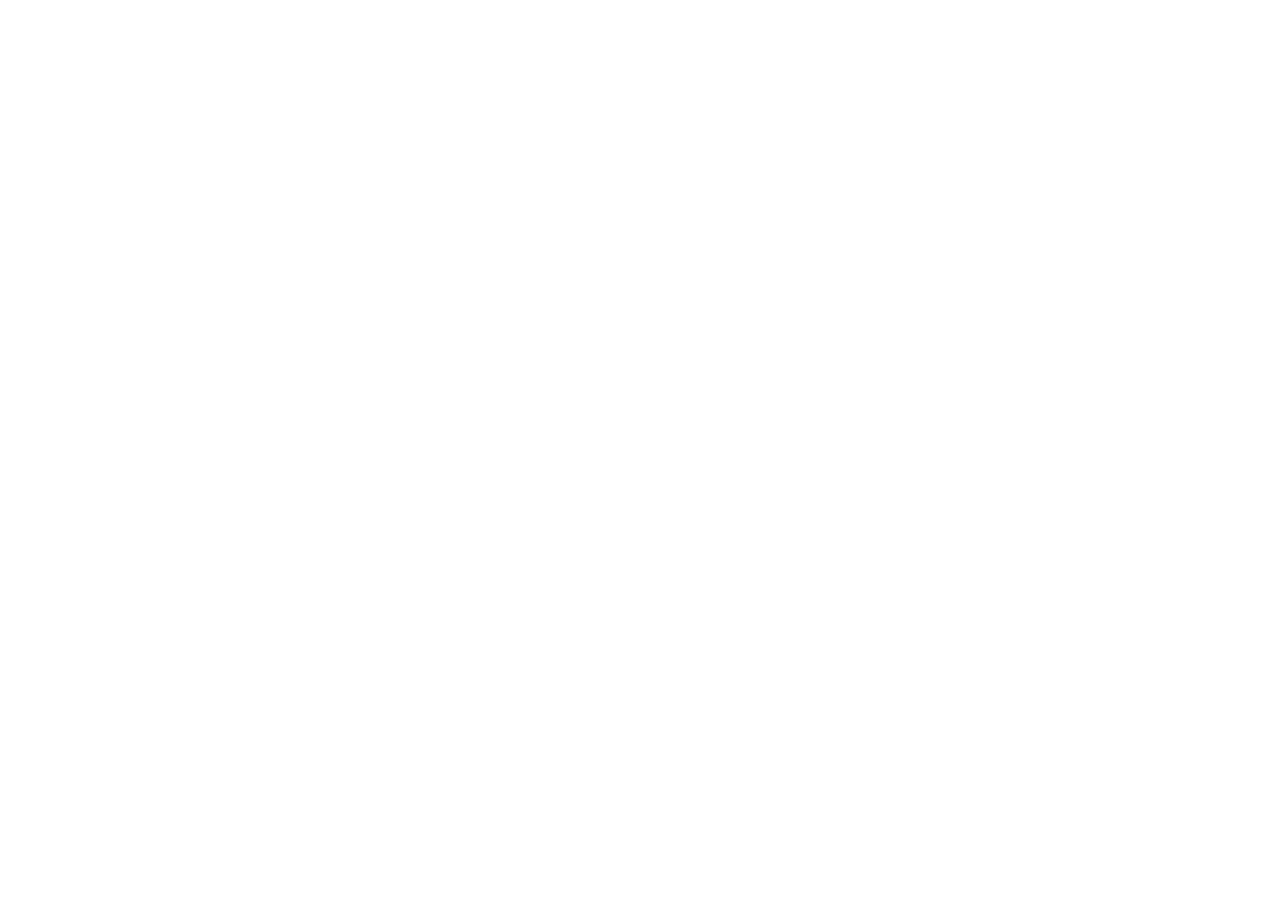
==== index.html @ 357ed9d3 "init project" ====
<!DOCTYPE html>
<html lang="en">
<head>
    <meta charset="UTF-8">
    <meta name="viewport" content="width=device-width, initial-scale=1.0">
    <title>Document</title>
</head>
<body>
    
</body>
</html>
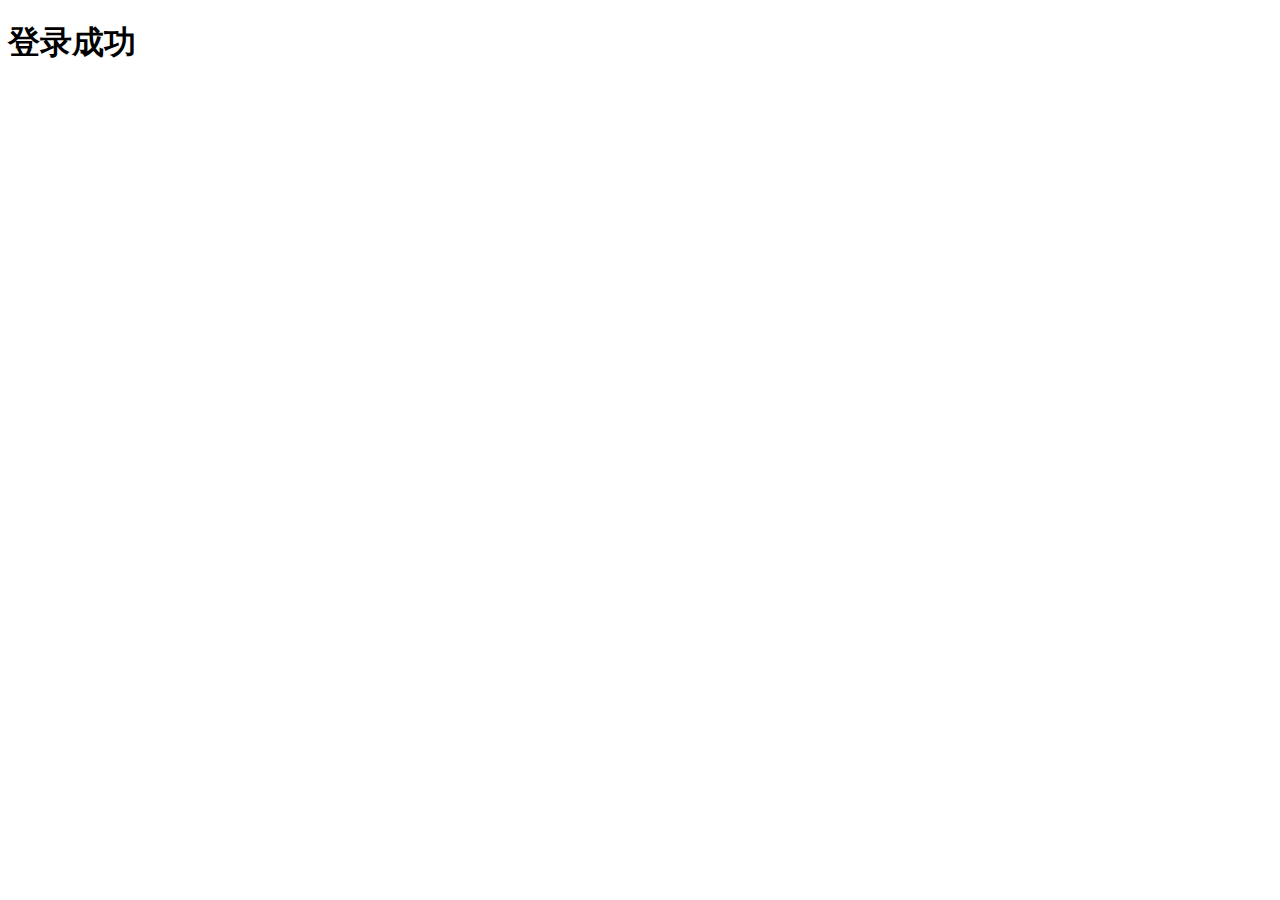
==== commit 4e633bcb: "注册和登录功能完成" ====
--- a/index.html
+++ b/index.html
@@ -6,6 +6,8 @@
     <title>Document</title>
 </head>
 <body>
-    
+    <h1>
+        登录成功
+    </h1>
 </body>
 </html>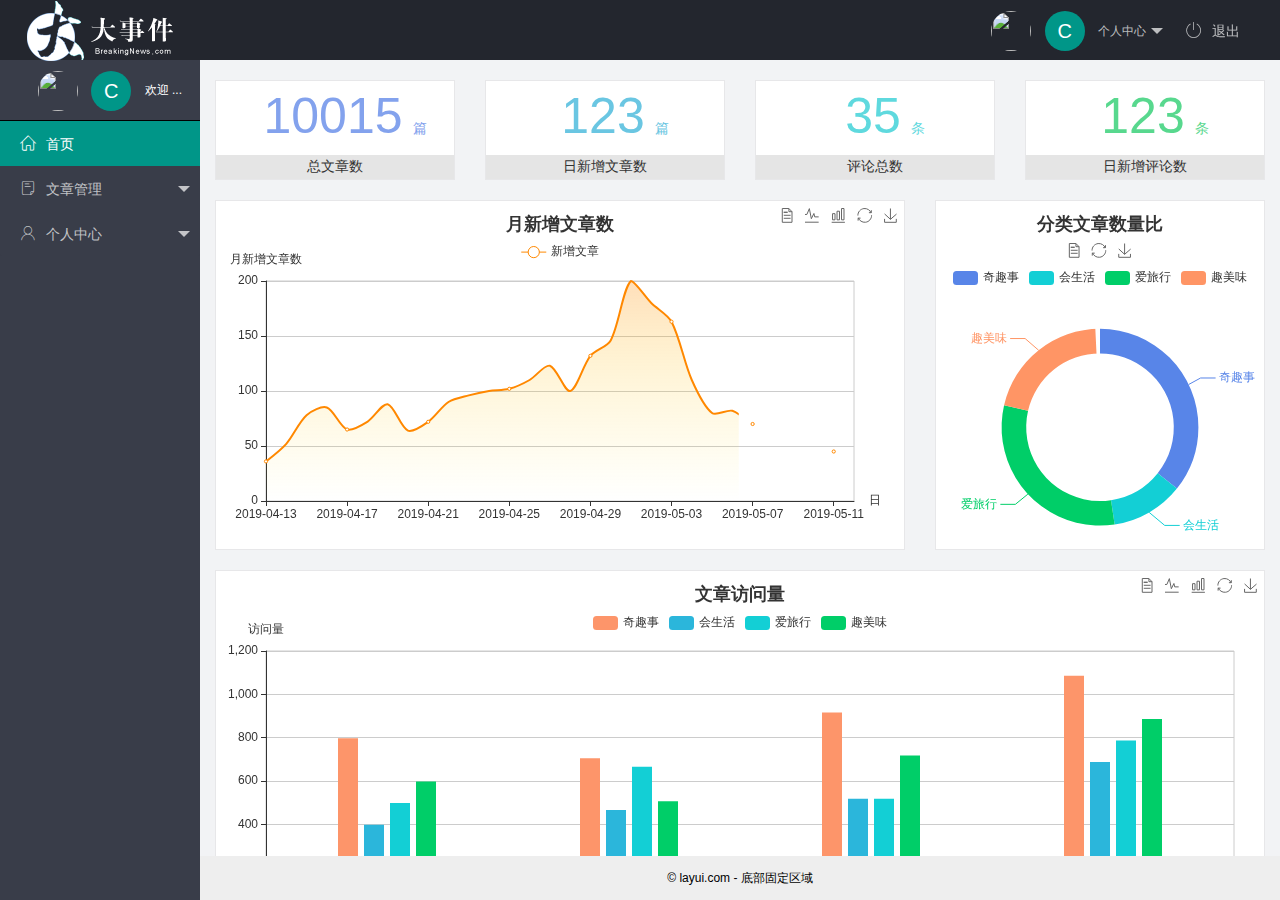
==== commit 9a64df4d: "完成头像渲染" ====
--- a/index.html
+++ b/index.html
@@ -1,13 +1,103 @@
 <!DOCTYPE html>
-<html lang="en">
+<html>
+
 <head>
-    <meta charset="UTF-8">
-    <meta name="viewport" content="width=device-width, initial-scale=1.0">
-    <title>Document</title>
+    <meta charset="utf-8">
+    <meta name="viewport" content="width=device-width, initial-scale=1, maximum-scale=1">
+    <title>layout 后台大布局 - Layui</title>
+    <!-- 导入layui的css文件 -->
+   <link rel="stylesheet" href="/assets/lib/layui/css/layui.css"/>
+   <!-- 引入字体图标 -->
+   <link rel="stylesheet" href="/assets/fonts/iconfont.css">
+   <link rel="stylesheet" href="/assets/css/index.css"/>
 </head>
-<body>
-    <h1>
-        登录成功
-    </h1>
+
+<body class="layui-layout-body">
+    <div class="layui-layout layui-layout-admin">
+        <div class="layui-header">
+            <div class="layui-logo">
+                <img src="/assets/images/logo.png" alt=""/>
+            </div>
+            <!-- 头部区域（可配合layui已有的水平导航） -->
+            
+            <ul class="layui-nav layui-layout-right">
+                <li class="layui-nav-item">
+                    <a href="javascript:;" class="userinfo">
+                        <img src="http://t.cn/RCzsdCq" class="layui-nav-img">
+                        <span class="text-avatar">C</span>
+                        个人中心
+                    </a>
+                    <dl class="layui-nav-child">
+                        <dd><a href="">基本资料</a></dd>
+                        <dd><a href="">重置密码</a></dd>
+                        <dd><a href="">跟换头像</a></dd>
+                    </dl>
+                </li>
+                <li class="layui-nav-item"><a href="">
+                    <span class="iconfont icon-tuichu"></span>退出</a></li>
+            </ul>
+        </div>
+
+        <div class="layui-side layui-bg-black">
+            
+            <div class="layui-side-scroll">
+                <!-- 左侧图像区域 -->
+                <div class="userinfo">
+                    <img src="http://t.cn/RCzsdCq" class="layui-nav-img">
+                    <span class="text-avatar">C</span>
+                    <span class="welcome">欢迎 ...</span>
+                </div>
+                <!-- 左侧导航区域（可配合layui已有的垂直导航） -->
+                <ul class="layui-nav layui-nav-tree" lay-shrink="all">
+                    <li class="layui-nav-item layui-this"><a href="/home/dashboard.html" target="fm">
+                        <span class="iconfont icon-home"></span>首页</a></li>
+                    <li class="layui-nav-item ">
+                        <a class="" href="javascript:;">
+                            <span class="iconfont icon-16"></span>文章管理</a>
+                        <dl class="layui-nav-child">
+                            <dd><a href="javascript:;">
+                                <i class="layui-icon layui-icon-app"></i> 文章类别</a></dd>
+                            <dd><a href="javascript:;">
+                                <i class="layui-icon layui-icon-app"></i>文章列表</a></dd>
+                            <dd><a href="javascript:;">
+                                <i class="layui-icon layui-icon-app"></i>发表文章</a></dd>
+                        </dl>
+                    </li>
+                    <li class="layui-nav-item">
+                        <a href="javascript:;">
+                            <span class="iconfont icon-user"></span>个人中心</a>
+                        <dl class="layui-nav-child">
+                            <dd><a href="javascript:;">
+                                <i class="layui-icon layui-icon-app"></i>基本资料</a></dd>
+                            <dd><a href="javascript:;">
+                                <i class="layui-icon layui-icon-app"></i>跟换头像</a></dd>
+                            <dd><a href="">
+                                <i class="layui-icon layui-icon-app"></i>重置密码</a></dd>
+                        </dl>
+                    </li>                                    
+                </ul>
+            </div>
+        </div>
+
+        <div class="layui-body">
+            <!-- 内容主体区域 -->
+            
+                <iframe src="/home/dashboard.html" name="fm" frameborder="0"></iframe>
+            
+        </div>
+
+        <div class="layui-footer">
+            <!-- 底部固定区域 -->
+            © layui.com - 底部固定区域
+        </div>
+    </div>
+        <script src="/assets/lib/layui/layui.all.js"></script>
+        <!-- 引入jq -->
+        <script src="/assets/lib/jquery.js"></script>
+        <!-- 引入baseApi -->
+        <script src="/assets/js/baseApi.js"></script>
+        <!-- 引入自己的js -->
+        <script src="/assets/js/index.js"></script>
 </body>
+
 </html>--- a/assets/lib/layui/css/layui.css
+++ b/assets/lib/layui/css/layui.css
@@ -0,0 +1,2 @@
+/** layui-v2.5.5 MIT License By https://www.layui.com */
+ .layui-inline,img{display:inline-block;vertical-align:middle}h1,h2,h3,h4,h5,h6{font-weight:400}.layui-edge,.layui-header,.layui-inline,.layui-main{position:relative}.layui-body,.layui-edge,.layui-elip{overflow:hidden}.layui-btn,.layui-edge,.layui-inline,img{vertical-align:middle}.layui-btn,.layui-disabled,.layui-icon,.layui-unselect{-moz-user-select:none;-webkit-user-select:none;-ms-user-select:none}.layui-elip,.layui-form-checkbox span,.layui-form-pane .layui-form-label{text-overflow:ellipsis;white-space:nowrap}.layui-breadcrumb,.layui-tree-btnGroup{visibility:hidden}blockquote,body,button,dd,div,dl,dt,form,h1,h2,h3,h4,h5,h6,input,li,ol,p,pre,td,textarea,th,ul{margin:0;padding:0;-webkit-tap-highlight-color:rgba(0,0,0,0)}a:active,a:hover{outline:0}img{border:none}li{list-style:none}table{border-collapse:collapse;border-spacing:0}h4,h5,h6{font-size:100%}button,input,optgroup,option,select,textarea{font-family:inherit;font-size:inherit;font-style:inherit;font-weight:inherit;outline:0}pre{white-space:pre-wrap;white-space:-moz-pre-wrap;white-space:-pre-wrap;white-space:-o-pre-wrap;word-wrap:break-word}body{line-height:24px;font:14px Helvetica Neue,Helvetica,PingFang SC,Tahoma,Arial,sans-serif}hr{height:1px;margin:10px 0;border:0;clear:both}a{color:#333;text-decoration:none}a:hover{color:#777}a cite{font-style:normal;*cursor:pointer}.layui-border-box,.layui-border-box *{box-sizing:border-box}.layui-box,.layui-box *{box-sizing:content-box}.layui-clear{clear:both;*zoom:1}.layui-clear:after{content:'\20';clear:both;*zoom:1;display:block;height:0}.layui-inline{*display:inline;*zoom:1}.layui-edge{display:inline-block;width:0;height:0;border-width:6px;border-style:dashed;border-color:transparent}.layui-edge-top{top:-4px;border-bottom-color:#999;border-bottom-style:solid}.layui-edge-right{border-left-color:#999;border-left-style:solid}.layui-edge-bottom{top:2px;border-top-color:#999;border-top-style:solid}.layui-edge-left{border-right-color:#999;border-right-style:solid}.layui-disabled,.layui-disabled:hover{color:#d2d2d2!important;cursor:not-allowed!important}.layui-circle{border-radius:100%}.layui-show{display:block!important}.layui-hide{display:none!important}@font-face{font-family:layui-icon;src:url(../font/iconfont.eot?v=250);src:url(../font/iconfont.eot?v=250#iefix) format('embedded-opentype'),url(../font/iconfont.woff2?v=250) format('woff2'),url(../font/iconfont.woff?v=250) format('woff'),url(../font/iconfont.ttf?v=250) format('truetype'),url(../font/iconfont.svg?v=250#layui-icon) format('svg')}.layui-icon{font-family:layui-icon!important;font-size:16px;font-style:normal;-webkit-font-smoothing:antialiased;-moz-osx-font-smoothing:grayscale}.layui-icon-reply-fill:before{content:"\e611"}.layui-icon-set-fill:before{content:"\e614"}.layui-icon-menu-fill:before{content:"\e60f"}.layui-icon-search:before{content:"\e615"}.layui-icon-share:before{content:"\e641"}.layui-icon-set-sm:before{content:"\e620"}.layui-icon-engine:before{content:"\e628"}.layui-icon-close:before{content:"\1006"}.layui-icon-close-fill:before{content:"\1007"}.layui-icon-chart-screen:before{content:"\e629"}.layui-icon-star:before{content:"\e600"}.layui-icon-circle-dot:before{content:"\e617"}.layui-icon-chat:before{content:"\e606"}.layui-icon-release:before{content:"\e609"}.layui-icon-list:before{content:"\e60a"}.layui-icon-chart:before{content:"\e62c"}.layui-icon-ok-circle:before{content:"\1005"}.layui-icon-layim-theme:before{content:"\e61b"}.layui-icon-table:before{content:"\e62d"}.layui-icon-right:before{content:"\e602"}.layui-icon-left:before{content:"\e603"}.layui-icon-cart-simple:before{content:"\e698"}.layui-icon-face-cry:before{content:"\e69c"}.layui-icon-face-smile:before{content:"\e6af"}.layui-icon-survey:before{content:"\e6b2"}.layui-icon-tree:before{content:"\e62e"}.layui-icon-upload-circle:before{content:"\e62f"}.layui-icon-add-circle:before{content:"\e61f"}.layui-icon-download-circle:before{content:"\e601"}.layui-icon-templeate-1:before{content:"\e630"}.layui-icon-util:before{content:"\e631"}.layui-icon-face-surprised:before{content:"\e664"}.layui-icon-edit:before{content:"\e642"}.layui-icon-speaker:before{content:"\e645"}.layui-icon-down:before{content:"\e61a"}.layui-icon-file:before{content:"\e621"}.layui-icon-layouts:before{content:"\e632"}.layui-icon-rate-half:before{content:"\e6c9"}.layui-icon-add-circle-fine:before{content:"\e608"}.layui-icon-prev-circle:before{content:"\e633"}.layui-icon-read:before{content:"\e705"}.layui-icon-404:before{content:"\e61c"}.layui-icon-carousel:before{content:"\e634"}.layui-icon-help:before{content:"\e607"}.layui-icon-code-circle:before{content:"\e635"}.layui-icon-water:before{content:"\e636"}.layui-icon-username:before{content:"\e66f"}.layui-icon-find-fill:before{content:"\e670"}.layui-icon-about:before{content:"\e60b"}.layui-icon-location:before{content:"\e715"}.layui-icon-up:before{content:"\e619"}.layui-icon-pause:before{content:"\e651"}.layui-icon-date:before{content:"\e637"}.layui-icon-layim-uploadfile:before{content:"\e61d"}.layui-icon-delete:before{content:"\e640"}.layui-icon-play:before{content:"\e652"}.layui-icon-top:before{content:"\e604"}.layui-icon-friends:before{content:"\e612"}.layui-icon-refresh-3:before{content:"\e9aa"}.layui-icon-ok:before{content:"\e605"}.layui-icon-layer:before{content:"\e638"}.layui-icon-face-smile-fine:before{content:"\e60c"}.layui-icon-dollar:before{content:"\e659"}.layui-icon-group:before{content:"\e613"}.layui-icon-layim-download:before{content:"\e61e"}.layui-icon-picture-fine:before{content:"\e60d"}.layui-icon-link:before{content:"\e64c"}.layui-icon-diamond:before{content:"\e735"}.layui-icon-log:before{content:"\e60e"}.layui-icon-rate-solid:before{content:"\e67a"}.layui-icon-fonts-del:before{content:"\e64f"}.layui-icon-unlink:before{content:"\e64d"}.layui-icon-fonts-clear:before{content:"\e639"}.layui-icon-triangle-r:before{content:"\e623"}.layui-icon-circle:before{content:"\e63f"}.layui-icon-radio:before{content:"\e643"}.layui-icon-align-center:before{content:"\e647"}.layui-icon-align-right:before{content:"\e648"}.layui-icon-align-left:before{content:"\e649"}.layui-icon-loading-1:before{content:"\e63e"}.layui-icon-return:before{content:"\e65c"}.layui-icon-fonts-strong:before{content:"\e62b"}.layui-icon-upload:before{content:"\e67c"}.layui-icon-dialogue:before{content:"\e63a"}.layui-icon-video:before{content:"\e6ed"}.layui-icon-headset:before{content:"\e6fc"}.layui-icon-cellphone-fine:before{content:"\e63b"}.layui-icon-add-1:before{content:"\e654"}.layui-icon-face-smile-b:before{content:"\e650"}.layui-icon-fonts-html:before{content:"\e64b"}.layui-icon-form:before{content:"\e63c"}.layui-icon-cart:before{content:"\e657"}.layui-icon-camera-fill:before{content:"\e65d"}.layui-icon-tabs:before{content:"\e62a"}.layui-icon-fonts-code:before{content:"\e64e"}.layui-icon-fire:before{content:"\e756"}.layui-icon-set:before{content:"\e716"}.layui-icon-fonts-u:before{content:"\e646"}.layui-icon-triangle-d:before{content:"\e625"}.layui-icon-tips:before{content:"\e702"}.layui-icon-picture:before{content:"\e64a"}.layui-icon-more-vertical:before{content:"\e671"}.layui-icon-flag:before{content:"\e66c"}.layui-icon-loading:before{content:"\e63d"}.layui-icon-fonts-i:before{content:"\e644"}.layui-icon-refresh-1:before{content:"\e666"}.layui-icon-rmb:before{content:"\e65e"}.layui-icon-home:before{content:"\e68e"}.layui-icon-user:before{content:"\e770"}.layui-icon-notice:before{content:"\e667"}.layui-icon-login-weibo:before{content:"\e675"}.layui-icon-voice:before{content:"\e688"}.layui-icon-upload-drag:before{content:"\e681"}.layui-icon-login-qq:before{content:"\e676"}.layui-icon-snowflake:before{content:"\e6b1"}.layui-icon-file-b:before{content:"\e655"}.layui-icon-template:before{content:"\e663"}.layui-icon-auz:before{content:"\e672"}.layui-icon-console:before{content:"\e665"}.layui-icon-app:before{content:"\e653"}.layui-icon-prev:before{content:"\e65a"}.layui-icon-website:before{content:"\e7ae"}.layui-icon-next:before{content:"\e65b"}.layui-icon-component:before{content:"\e857"}.layui-icon-more:before{content:"\e65f"}.layui-icon-login-wechat:before{content:"\e677"}.layui-icon-shrink-right:before{content:"\e668"}.layui-icon-spread-left:before{content:"\e66b"}.layui-icon-camera:before{content:"\e660"}.layui-icon-note:before{content:"\e66e"}.layui-icon-refresh:before{content:"\e669"}.layui-icon-female:before{content:"\e661"}.layui-icon-male:before{content:"\e662"}.layui-icon-password:before{content:"\e673"}.layui-icon-senior:before{content:"\e674"}.layui-icon-theme:before{content:"\e66a"}.layui-icon-tread:before{content:"\e6c5"}.layui-icon-praise:before{content:"\e6c6"}.layui-icon-star-fill:before{content:"\e658"}.layui-icon-rate:before{content:"\e67b"}.layui-icon-template-1:before{content:"\e656"}.layui-icon-vercode:before{content:"\e679"}.layui-icon-cellphone:before{content:"\e678"}.layui-icon-screen-full:before{content:"\e622"}.layui-icon-screen-restore:before{content:"\e758"}.layui-icon-cols:before{content:"\e610"}.layui-icon-export:before{content:"\e67d"}.layui-icon-print:before{content:"\e66d"}.layui-icon-slider:before{content:"\e714"}.layui-icon-addition:before{content:"\e624"}.layui-icon-subtraction:before{content:"\e67e"}.layui-icon-service:before{content:"\e626"}.layui-icon-transfer:before{content:"\e691"}.layui-main{width:1140px;margin:0 auto}.layui-header{z-index:1000;height:60px}.layui-header a:hover{transition:all .5s;-webkit-transition:all .5s}.layui-side{position:fixed;left:0;top:0;bottom:0;z-index:999;width:200px;overflow-x:hidden}.layui-side-scroll{position:relative;width:220px;height:100%;overflow-x:hidden}.layui-body{position:absolute;left:200px;right:0;top:0;bottom:0;z-index:998;width:auto;overflow-y:auto;box-sizing:border-box}.layui-layout-body{overflow:hidden}.layui-layout-admin .layui-header{background-color:#23262E}.layui-layout-admin .layui-side{top:60px;width:200px;overflow-x:hidden}.layui-layout-admin .layui-body{position:fixed;top:60px;bottom:44px}.layui-layout-admin .layui-main{width:auto;margin:0 15px}.layui-layout-admin .layui-footer{position:fixed;left:200px;right:0;bottom:0;height:44px;line-height:44px;padding:0 15px;background-color:#eee}.layui-layout-admin .layui-logo{position:absolute;left:0;top:0;width:200px;height:100%;line-height:60px;text-align:center;color:#009688;font-size:16px}.layui-layout-admin .layui-header .layui-nav{background:0 0}.layui-layout-left{position:absolute!important;left:200px;top:0}.layui-layout-right{position:absolute!important;right:0;top:0}.layui-container{position:relative;margin:0 auto;padding:0 15px;box-sizing:border-box}.layui-fluid{position:relative;margin:0 auto;padding:0 15px}.layui-row:after,.layui-row:before{content:'';display:block;clear:both}.layui-col-lg1,.layui-col-lg10,.layui-col-lg11,.layui-col-lg12,.layui-col-lg2,.layui-col-lg3,.layui-col-lg4,.layui-col-lg5,.layui-col-lg6,.layui-col-lg7,.layui-col-lg8,.layui-col-lg9,.layui-col-md1,.layui-col-md10,.layui-col-md11,.layui-col-md12,.layui-col-md2,.layui-col-md3,.layui-col-md4,.layui-col-md5,.layui-col-md6,.layui-col-md7,.layui-col-md8,.layui-col-md9,.layui-col-sm1,.layui-col-sm10,.layui-col-sm11,.layui-col-sm12,.layui-col-sm2,.layui-col-sm3,.layui-col-sm4,.layui-col-sm5,.layui-col-sm6,.layui-col-sm7,.layui-col-sm8,.layui-col-sm9,.layui-col-xs1,.layui-col-xs10,.layui-col-xs11,.layui-col-xs12,.layui-col-xs2,.layui-col-xs3,.layui-col-xs4,.layui-col-xs5,.layui-col-xs6,.layui-col-xs7,.layui-col-xs8,.layui-col-xs9{position:relative;display:block;box-sizing:border-box}.layui-col-xs1,.layui-col-xs10,.layui-col-xs11,.layui-col-xs12,.layui-col-xs2,.layui-col-xs3,.layui-col-xs4,.layui-col-xs5,.layui-col-xs6,.layui-col-xs7,.layui-col-xs8,.layui-col-xs9{float:left}.layui-col-xs1{width:8.33333333%}.layui-col-xs2{width:16.66666667%}.layui-col-xs3{width:25%}.layui-col-xs4{width:33.33333333%}.layui-col-xs5{width:41.66666667%}.layui-col-xs6{width:50%}.layui-col-xs7{width:58.33333333%}.layui-col-xs8{width:66.66666667%}.layui-col-xs9{width:75%}.layui-col-xs10{width:83.33333333%}.layui-col-xs11{width:91.66666667%}.layui-col-xs12{width:100%}.layui-col-xs-offset1{margin-left:8.33333333%}.layui-col-xs-offset2{margin-left:16.66666667%}.layui-col-xs-offset3{margin-left:25%}.layui-col-xs-offset4{margin-left:33.33333333%}.layui-col-xs-offset5{margin-left:41.66666667%}.layui-col-xs-offset6{margin-left:50%}.layui-col-xs-offset7{margin-left:58.33333333%}.layui-col-xs-offset8{margin-left:66.66666667%}.layui-col-xs-offset9{margin-left:75%}.layui-col-xs-offset10{margin-left:83.33333333%}.layui-col-xs-offset11{margin-left:91.66666667%}.layui-col-xs-offset12{margin-left:100%}@media screen and (max-width:768px){.layui-hide-xs{display:none!important}.layui-show-xs-block{display:block!important}.layui-show-xs-inline{display:inline!important}.layui-show-xs-inline-block{display:inline-block!important}}@media screen and (min-width:768px){.layui-container{width:750px}.layui-hide-sm{display:none!important}.layui-show-sm-block{display:block!important}.layui-show-sm-inline{display:inline!important}.layui-show-sm-inline-block{display:inline-block!important}.layui-col-sm1,.layui-col-sm10,.layui-col-sm11,.layui-col-sm12,.layui-col-sm2,.layui-col-sm3,.layui-col-sm4,.layui-col-sm5,.layui-col-sm6,.layui-col-sm7,.layui-col-sm8,.layui-col-sm9{float:left}.layui-col-sm1{width:8.33333333%}.layui-col-sm2{width:16.66666667%}.layui-col-sm3{width:25%}.layui-col-sm4{width:33.33333333%}.layui-col-sm5{width:41.66666667%}.layui-col-sm6{width:50%}.layui-col-sm7{width:58.33333333%}.layui-col-sm8{width:66.66666667%}.layui-col-sm9{width:75%}.layui-col-sm10{width:83.33333333%}.layui-col-sm11{width:91.66666667%}.layui-col-sm12{width:100%}.layui-col-sm-offset1{margin-left:8.33333333%}.layui-col-sm-offset2{margin-left:16.66666667%}.layui-col-sm-offset3{margin-left:25%}.layui-col-sm-offset4{margin-left:33.33333333%}.layui-col-sm-offset5{margin-left:41.66666667%}.layui-col-sm-offset6{margin-left:50%}.layui-col-sm-offset7{margin-left:58.33333333%}.layui-col-sm-offset8{margin-left:66.66666667%}.layui-col-sm-offset9{margin-left:75%}.layui-col-sm-offset10{margin-left:83.33333333%}.layui-col-sm-offset11{margin-left:91.66666667%}.layui-col-sm-offset12{margin-left:100%}}@media screen and (min-width:992px){.layui-container{width:970px}.layui-hide-md{display:none!important}.layui-show-md-block{display:block!important}.layui-show-md-inline{display:inline!important}.layui-show-md-inline-block{display:inline-block!important}.layui-col-md1,.layui-col-md10,.layui-col-md11,.layui-col-md12,.layui-col-md2,.layui-col-md3,.layui-col-md4,.layui-col-md5,.layui-col-md6,.layui-col-md7,.layui-col-md8,.layui-col-md9{float:left}.layui-col-md1{width:8.33333333%}.layui-col-md2{width:16.66666667%}.layui-col-md3{width:25%}.layui-col-md4{width:33.33333333%}.layui-col-md5{width:41.66666667%}.layui-col-md6{width:50%}.layui-col-md7{width:58.33333333%}.layui-col-md8{width:66.66666667%}.layui-col-md9{width:75%}.layui-col-md10{width:83.33333333%}.layui-col-md11{width:91.66666667%}.layui-col-md12{width:100%}.layui-col-md-offset1{margin-left:8.33333333%}.layui-col-md-offset2{margin-left:16.66666667%}.layui-col-md-offset3{margin-left:25%}.layui-col-md-offset4{margin-left:33.33333333%}.layui-col-md-offset5{margin-left:41.66666667%}.layui-col-md-offset6{margin-left:50%}.layui-col-md-offset7{margin-left:58.33333333%}.layui-col-md-offset8{margin-left:66.66666667%}.layui-col-md-offset9{margin-left:75%}.layui-col-md-offset10{margin-left:83.33333333%}.layui-col-md-offset11{margin-left:91.66666667%}.layui-col-md-offset12{margin-left:100%}}@media screen and (min-width:1200px){.layui-container{width:1170px}.layui-hide-lg{display:none!important}.layui-show-lg-block{display:block!important}.layui-show-lg-inline{display:inline!important}.layui-show-lg-inline-block{display:inline-block!important}.layui-col-lg1,.layui-col-lg10,.layui-col-lg11,.layui-col-lg12,.layui-col-lg2,.layui-col-lg3,.layui-col-lg4,.layui-col-lg5,.layui-col-lg6,.layui-col-lg7,.layui-col-lg8,.layui-col-lg9{float:left}.layui-col-lg1{width:8.33333333%}.layui-col-lg2{width:16.66666667%}.layui-col-lg3{width:25%}.layui-col-lg4{width:33.33333333%}.layui-col-lg5{width:41.66666667%}.layui-col-lg6{width:50%}.layui-col-lg7{width:58.33333333%}.layui-col-lg8{width:66.66666667%}.layui-col-lg9{width:75%}.layui-col-lg10{width:83.33333333%}.layui-col-lg11{width:91.66666667%}.layui-col-lg12{width:100%}.layui-col-lg-offset1{margin-left:8.33333333%}.layui-col-lg-offset2{margin-left:16.66666667%}.layui-col-lg-offset3{margin-left:25%}.layui-col-lg-offset4{margin-left:33.33333333%}.layui-col-lg-offset5{margin-left:41.66666667%}.layui-col-lg-offset6{margin-left:50%}.layui-col-lg-offset7{margin-left:58.33333333%}.layui-col-lg-offset8{margin-left:66.66666667%}.layui-col-lg-offset9{margin-left:75%}.layui-col-lg-offset10{margin-left:83.33333333%}.layui-col-lg-offset11{margin-left:91.66666667%}.layui-col-lg-offset12{margin-left:100%}}.layui-col-space1{margin:-.5px}.layui-col-space1>*{padding:.5px}.layui-col-space3{margin:-1.5px}.layui-col-space3>*{padding:1.5px}.layui-col-space5{margin:-2.5px}.layui-col-space5>*{padding:2.5px}.layui-col-space8{margin:-3.5px}.layui-col-space8>*{padding:3.5px}.layui-col-space10{margin:-5px}.layui-col-space10>*{padding:5px}.layui-col-space12{margin:-6px}.layui-col-space12>*{padding:6px}.layui-col-space15{margin:-7.5px}.layui-col-space15>*{padding:7.5px}.layui-col-space18{margin:-9px}.layui-col-space18>*{padding:9px}.layui-col-space20{margin:-10px}.layui-col-space20>*{padding:10px}.layui-col-space22{margin:-11px}.layui-col-space22>*{padding:11px}.layui-col-space25{margin:-12.5px}.layui-col-space25>*{padding:12.5px}.layui-col-space30{margin:-15px}.layui-col-space30>*{padding:15px}.layui-btn,.layui-input,.layui-select,.layui-textarea,.layui-upload-button{outline:0;-webkit-appearance:none;transition:all .3s;-webkit-transition:all .3s;box-sizing:border-box}.layui-elem-quote{margin-bottom:10px;padding:15px;line-height:22px;border-left:5px solid #009688;border-radius:0 2px 2px 0;background-color:#f2f2f2}.layui-quote-nm{border-style:solid;border-width:1px 1px 1px 5px;background:0 0}.layui-elem-field{margin-bottom:10px;padding:0;border-width:1px;border-style:solid}.layui-elem-field legend{margin-left:20px;padding:0 10px;font-size:20px;font-weight:300}.layui-field-title{margin:10px 0 20px;border-width:1px 0 0}.layui-field-box{padding:10px 15px}.layui-field-title .layui-field-box{padding:10px 0}.layui-progress{position:relative;height:6px;border-radius:20px;background-color:#e2e2e2}.layui-progress-bar{position:absolute;left:0;top:0;width:0;max-width:100%;height:6px;border-radius:20px;text-align:right;background-color:#5FB878;transition:all .3s;-webkit-transition:all .3s}.layui-progress-big,.layui-progress-big .layui-progress-bar{height:18px;line-height:18px}.layui-progress-text{position:relative;top:-20px;line-height:18px;font-size:12px;color:#666}.layui-progress-big .layui-progress-text{position:static;padding:0 10px;color:#fff}.layui-collapse{border-width:1px;border-style:solid;border-radius:2px}.layui-colla-content,.layui-colla-item{border-top-width:1px;border-top-style:solid}.layui-colla-item:first-child{border-top:none}.layui-colla-title{position:relative;height:42px;line-height:42px;padding:0 15px 0 35px;color:#333;background-color:#f2f2f2;cursor:pointer;font-size:14px;overflow:hidden}.layui-colla-content{display:none;padding:10px 15px;line-height:22px;color:#666}.layui-colla-icon{position:absolute;left:15px;top:0;font-size:14px}.layui-card{margin-bottom:15px;border-radius:2px;background-color:#fff;box-shadow:0 1px 2px 0 rgba(0,0,0,.05)}.layui-card:last-child{margin-bottom:0}.layui-card-header{position:relative;height:42px;line-height:42px;padding:0 15px;border-bottom:1px solid #f6f6f6;color:#333;border-radius:2px 2px 0 0;font-size:14px}.layui-bg-black,.layui-bg-blue,.layui-bg-cyan,.layui-bg-green,.layui-bg-orange,.layui-bg-red{color:#fff!important}.layui-card-body{position:relative;padding:10px 15px;line-height:24px}.layui-card-body[pad15]{padding:15px}.layui-card-body[pad20]{padding:20px}.layui-card-body .layui-table{margin:5px 0}.layui-card .layui-tab{margin:0}.layui-panel-window{position:relative;padding:15px;border-radius:0;border-top:5px solid #E6E6E6;background-color:#fff}.layui-auxiliar-moving{position:fixed;left:0;right:0;top:0;bottom:0;width:100%;height:100%;background:0 0;z-index:9999999999}.layui-form-label,.layui-form-mid,.layui-form-select,.layui-input-block,.layui-input-inline,.layui-textarea{position:relative}.layui-bg-red{background-color:#FF5722!important}.layui-bg-orange{background-color:#FFB800!important}.layui-bg-green{background-color:#009688!important}.layui-bg-cyan{background-color:#2F4056!important}.layui-bg-blue{background-color:#1E9FFF!important}.layui-bg-black{background-color:#393D49!important}.layui-bg-gray{background-color:#eee!important;color:#666!important}.layui-badge-rim,.layui-colla-content,.layui-colla-item,.layui-collapse,.layui-elem-field,.layui-form-pane .layui-form-item[pane],.layui-form-pane .layui-form-label,.layui-input,.layui-layedit,.layui-layedit-tool,.layui-quote-nm,.layui-select,.layui-tab-bar,.layui-tab-card,.layui-tab-title,.layui-tab-title .layui-this:after,.layui-textarea{border-color:#e6e6e6}.layui-timeline-item:before,hr{background-color:#e6e6e6}.layui-text{line-height:22px;font-size:14px;color:#666}.layui-text h1,.layui-text h2,.layui-text h3{font-weight:500;color:#333}.layui-text h1{font-size:30px}.layui-text h2{font-size:24px}.layui-text h3{font-size:18px}.layui-text a:not(.layui-btn){color:#01AAED}.layui-text a:not(.layui-btn):hover{text-decoration:underline}.layui-text ul{padding:5px 0 5px 15px}.layui-text ul li{margin-top:5px;list-style-type:disc}.layui-text em,.layui-word-aux{color:#999!important;padding:0 5px!important}.layui-btn{display:inline-block;height:38px;line-height:38px;padding:0 18px;background-color:#009688;color:#fff;white-space:nowrap;text-align:center;font-size:14px;border:none;border-radius:2px;cursor:pointer}.layui-btn:hover{opacity:.8;filter:alpha(opacity=80);color:#fff}.layui-btn:active{opacity:1;filter:alpha(opacity=100)}.layui-btn+.layui-btn{margin-left:10px}.layui-btn-container{font-size:0}.layui-btn-container .layui-btn{margin-right:10px;margin-bottom:10px}.layui-btn-container .layui-btn+.layui-btn{margin-left:0}.layui-table .layui-btn-container .layui-btn{margin-bottom:9px}.layui-btn-radius{border-radius:100px}.layui-btn .layui-icon{margin-right:3px;font-size:18px;vertical-align:bottom;vertical-align:middle\9}.layui-btn-primary{border:1px solid #C9C9C9;background-color:#fff;color:#555}.layui-btn-primary:hover{border-color:#009688;color:#333}.layui-btn-normal{background-color:#1E9FFF}.layui-btn-warm{background-color:#FFB800}.layui-btn-danger{background-color:#FF5722}.layui-btn-checked{background-color:#5FB878}.layui-btn-disabled,.layui-btn-disabled:active,.layui-btn-disabled:hover{border:1px solid #e6e6e6;background-color:#FBFBFB;color:#C9C9C9;cursor:not-allowed;opacity:1}.layui-btn-lg{height:44px;line-height:44px;padding:0 25px;font-size:16px}.layui-btn-sm{height:30px;line-height:30px;padding:0 10px;font-size:12px}.layui-btn-sm i{font-size:16px!important}.layui-btn-xs{height:22px;line-height:22px;padding:0 5px;font-size:12px}.layui-btn-xs i{font-size:14px!important}.layui-btn-group{display:inline-block;vertical-align:middle;font-size:0}.layui-btn-group .layui-btn{margin-left:0!important;margin-right:0!important;border-left:1px solid rgba(255,255,255,.5);border-radius:0}.layui-btn-group .layui-btn-primary{border-left:none}.layui-btn-group .layui-btn-primary:hover{border-color:#C9C9C9;color:#009688}.layui-btn-group .layui-btn:first-child{border-left:none;border-radius:2px 0 0 2px}.layui-btn-group .layui-btn-primary:first-child{border-left:1px solid #c9c9c9}.layui-btn-group .layui-btn:last-child{border-radius:0 2px 2px 0}.layui-btn-group .layui-btn+.layui-btn{margin-left:0}.layui-btn-group+.layui-btn-group{margin-left:10px}.layui-btn-fluid{width:100%}.layui-input,.layui-select,.layui-textarea{height:38px;line-height:1.3;line-height:38px\9;border-width:1px;border-style:solid;background-color:#fff;border-radius:2px}.layui-input::-webkit-input-placeholder,.layui-select::-webkit-input-placeholder,.layui-textarea::-webkit-input-placeholder{line-height:1.3}.layui-input,.layui-textarea{display:block;width:100%;padding-left:10px}.layui-input:hover,.layui-textarea:hover{border-color:#D2D2D2!important}.layui-input:focus,.layui-textarea:focus{border-color:#C9C9C9!important}.layui-textarea{min-height:100px;height:auto;line-height:20px;padding:6px 10px;resize:vertical}.layui-select{padding:0 10px}.layui-form input[type=checkbox],.layui-form input[type=radio],.layui-form select{display:none}.layui-form [lay-ignore]{display:initial}.layui-form-item{margin-bottom:15px;clear:both;*zoom:1}.layui-form-item:after{content:'\20';clear:both;*zoom:1;display:block;height:0}.layui-form-label{float:left;display:block;padding:9px 15px;width:80px;font-weight:400;line-height:20px;text-align:right}.layui-form-label-col{display:block;float:none;padding:9px 0;line-height:20px;text-align:left}.layui-form-item .layui-inline{margin-bottom:5px;margin-right:10px}.layui-input-block{margin-left:110px;min-height:36px}.layui-input-inline{display:inline-block;vertical-align:middle}.layui-form-item .layui-input-inline{float:left;width:190px;margin-right:10px}.layui-form-text .layui-input-inline{width:auto}.layui-form-mid{float:left;display:block;padding:9px 0!important;line-height:20px;margin-right:10px}.layui-form-danger+.layui-form-select .layui-input,.layui-form-danger:focus{border-color:#FF5722!important}.layui-form-select .layui-input{padding-right:30px;cursor:pointer}.layui-form-select .layui-edge{position:absolute;right:10px;top:50%;margin-top:-3px;cursor:pointer;border-width:6px;border-top-color:#c2c2c2;border-top-style:solid;transition:all .3s;-webkit-transition:all .3s}.layui-form-select dl{display:none;position:absolute;left:0;top:42px;padding:5px 0;z-index:899;min-width:100%;border:1px solid #d2d2d2;max-height:300px;overflow-y:auto;background-color:#fff;border-radius:2px;box-shadow:0 2px 4px rgba(0,0,0,.12);box-sizing:border-box}.layui-form-select dl dd,.layui-form-select dl dt{padding:0 10px;line-height:36px;white-space:nowrap;overflow:hidden;text-overflow:ellipsis}.layui-form-select dl dt{font-size:12px;color:#999}.layui-form-select dl dd{cursor:pointer}.layui-form-select dl dd:hover{background-color:#f2f2f2;-webkit-transition:.5s all;transition:.5s all}.layui-form-select .layui-select-group dd{padding-left:20px}.layui-form-select dl dd.layui-select-tips{padding-left:10px!important;color:#999}.layui-form-select dl dd.layui-this{background-color:#5FB878;color:#fff}.layui-form-checkbox,.layui-form-select dl dd.layui-disabled{background-color:#fff}.layui-form-selected dl{display:block}.layui-form-checkbox,.layui-form-checkbox *,.layui-form-switch{display:inline-block;vertical-align:middle}.layui-form-selected .layui-edge{margin-top:-9px;-webkit-transform:rotate(180deg);transform:rotate(180deg);margin-top:-3px\9}:root .layui-form-selected .layui-edge{margin-top:-9px\0/IE9}.layui-form-selectup dl{top:auto;bottom:42px}.layui-select-none{margin:5px 0;text-align:center;color:#999}.layui-select-disabled .layui-disabled{border-color:#eee!important}.layui-select-disabled .layui-edge{border-top-color:#d2d2d2}.layui-form-checkbox{position:relative;height:30px;line-height:30px;margin-right:10px;padding-right:30px;cursor:pointer;font-size:0;-webkit-transition:.1s linear;transition:.1s linear;box-sizing:border-box}.layui-form-checkbox span{padding:0 10px;height:100%;font-size:14px;border-radius:2px 0 0 2px;background-color:#d2d2d2;color:#fff;overflow:hidden}.layui-form-checkbox:hover span{background-color:#c2c2c2}.layui-form-checkbox i{position:absolute;right:0;top:0;width:30px;height:28px;border:1px solid #d2d2d2;border-left:none;border-radius:0 2px 2px 0;color:#fff;font-size:20px;text-align:center}.layui-form-checkbox:hover i{border-color:#c2c2c2;color:#c2c2c2}.layui-form-checked,.layui-form-checked:hover{border-color:#5FB878}.layui-form-checked span,.layui-form-checked:hover span{background-color:#5FB878}.layui-form-checked i,.layui-form-checked:hover i{color:#5FB878}.layui-form-item .layui-form-checkbox{margin-top:4px}.layui-form-checkbox[lay-skin=primary]{height:auto!important;line-height:normal!important;min-width:18px;min-height:18px;border:none!important;margin-right:0;padding-left:28px;padding-right:0;background:0 0}.layui-form-checkbox[lay-skin=primary] span{padding-left:0;padding-right:15px;line-height:18px;background:0 0;color:#666}.layui-form-checkbox[lay-skin=primary] i{right:auto;left:0;width:16px;height:16px;line-height:16px;border:1px solid #d2d2d2;font-size:12px;border-radius:2px;background-color:#fff;-webkit-transition:.1s linear;transition:.1s linear}.layui-form-checkbox[lay-skin=primary]:hover i{border-color:#5FB878;color:#fff}.layui-form-checked[lay-skin=primary] i{border-color:#5FB878!important;background-color:#5FB878;color:#fff}.layui-checkbox-disbaled[lay-skin=primary] span{background:0 0!important;color:#c2c2c2}.layui-checkbox-disbaled[lay-skin=primary]:hover i{border-color:#d2d2d2}.layui-form-item .layui-form-checkbox[lay-skin=primary]{margin-top:10px}.layui-form-switch{position:relative;height:22px;line-height:22px;min-width:35px;padding:0 5px;margin-top:8px;border:1px solid #d2d2d2;border-radius:20px;cursor:pointer;background-color:#fff;-webkit-transition:.1s linear;transition:.1s linear}.layui-form-switch i{position:absolute;left:5px;top:3px;width:16px;height:16px;border-radius:20px;background-color:#d2d2d2;-webkit-transition:.1s linear;transition:.1s linear}.layui-form-switch em{position:relative;top:0;width:25px;margin-left:21px;padding:0!important;text-align:center!important;color:#999!important;font-style:normal!important;font-size:12px}.layui-form-onswitch{border-color:#5FB878;background-color:#5FB878}.layui-checkbox-disbaled,.layui-checkbox-disbaled i{border-color:#e2e2e2!important}.layui-form-onswitch i{left:100%;margin-left:-21px;background-color:#fff}.layui-form-onswitch em{margin-left:5px;margin-right:21px;color:#fff!important}.layui-checkbox-disbaled span{background-color:#e2e2e2!important}.layui-checkbox-disbaled:hover i{color:#fff!important}[lay-radio]{display:none}.layui-form-radio,.layui-form-radio *{display:inline-block;vertical-align:middle}.layui-form-radio{line-height:28px;margin:6px 10px 0 0;padding-right:10px;cursor:pointer;font-size:0}.layui-form-radio *{font-size:14px}.layui-form-radio>i{margin-right:8px;font-size:22px;color:#c2c2c2}.layui-form-radio>i:hover,.layui-form-radioed>i{color:#5FB878}.layui-radio-disbaled>i{color:#e2e2e2!important}.layui-form-pane .layui-form-label{width:110px;padding:8px 15px;height:38px;line-height:20px;border-width:1px;border-style:solid;border-radius:2px 0 0 2px;text-align:center;background-color:#FBFBFB;overflow:hidden;box-sizing:border-box}.layui-form-pane .layui-input-inline{margin-left:-1px}.layui-form-pane .layui-input-block{margin-left:110px;left:-1px}.layui-form-pane .layui-input{border-radius:0 2px 2px 0}.layui-form-pane .layui-form-text .layui-form-label{float:none;width:100%;border-radius:2px;box-sizing:border-box;text-align:left}.layui-form-pane .layui-form-text .layui-input-inline{display:block;margin:0;top:-1px;clear:both}.layui-form-pane .layui-form-text .layui-input-block{margin:0;left:0;top:-1px}.layui-form-pane .layui-form-text .layui-textarea{min-height:100px;border-radius:0 0 2px 2px}.layui-form-pane .layui-form-checkbox{margin:4px 0 4px 10px}.layui-form-pane .layui-form-radio,.layui-form-pane .layui-form-switch{margin-top:6px;margin-left:10px}.layui-form-pane .layui-form-item[pane]{position:relative;border-width:1px;border-style:solid}.layui-form-pane .layui-form-item[pane] .layui-form-label{position:absolute;left:0;top:0;height:100%;border-width:0 1px 0 0}.layui-form-pane .layui-form-item[pane] .layui-input-inline{margin-left:110px}@media screen and (max-width:450px){.layui-form-item .layui-form-label{text-overflow:ellipsis;overflow:hidden;white-space:nowrap}.layui-form-item .layui-inline{display:block;margin-right:0;margin-bottom:20px;clear:both}.layui-form-item .layui-inline:after{content:'\20';clear:both;display:block;height:0}.layui-form-item .layui-input-inline{display:block;float:none;left:-3px;width:auto;margin:0 0 10px 112px}.layui-form-item .layui-input-inline+.layui-form-mid{margin-left:110px;top:-5px;padding:0}.layui-form-item .layui-form-checkbox{margin-right:5px;margin-bottom:5px}}.layui-layedit{border-width:1px;border-style:solid;border-radius:2px}.layui-layedit-tool{padding:3px 5px;border-bottom-width:1px;border-bottom-style:solid;font-size:0}.layedit-tool-fixed{position:fixed;top:0;border-top:1px solid #e2e2e2}.layui-layedit-tool .layedit-tool-mid,.layui-layedit-tool .layui-icon{display:inline-block;vertical-align:middle;text-align:center;font-size:14px}.layui-layedit-tool .layui-icon{position:relative;width:32px;height:30px;line-height:30px;margin:3px 5px;color:#777;cursor:pointer;border-radius:2px}.layui-layedit-tool .layui-icon:hover{color:#393D49}.layui-layedit-tool .layui-icon:active{color:#000}.layui-layedit-tool .layedit-tool-active{background-color:#e2e2e2;color:#000}.layui-layedit-tool .layui-disabled,.layui-layedit-tool .layui-disabled:hover{color:#d2d2d2;cursor:not-allowed}.layui-layedit-tool .layedit-tool-mid{width:1px;height:18px;margin:0 10px;background-color:#d2d2d2}.layedit-tool-html{width:50px!important;font-size:30px!important}.layedit-tool-b,.layedit-tool-code,.layedit-tool-help{font-size:16px!important}.layedit-tool-d,.layedit-tool-face,.layedit-tool-image,.layedit-tool-unlink{font-size:18px!important}.layedit-tool-image input{position:absolute;font-size:0;left:0;top:0;width:100%;height:100%;opacity:.01;filter:Alpha(opacity=1);cursor:pointer}.layui-layedit-iframe iframe{display:block;width:100%}#LAY_layedit_code{overflow:hidden}.layui-laypage{display:inline-block;*display:inline;*zoom:1;vertical-align:middle;margin:10px 0;font-size:0}.layui-laypage>a:first-child,.layui-laypage>a:first-child em{border-radius:2px 0 0 2px}.layui-laypage>a:last-child,.layui-laypage>a:last-child em{border-radius:0 2px 2px 0}.layui-laypage>:first-child{margin-left:0!important}.layui-laypage>:last-child{margin-right:0!important}.layui-laypage a,.layui-laypage button,.layui-laypage input,.layui-laypage select,.layui-laypage span{border:1px solid #e2e2e2}.layui-laypage a,.layui-laypage span{display:inline-block;*display:inline;*zoom:1;vertical-align:middle;padding:0 15px;height:28px;line-height:28px;margin:0 -1px 5px 0;background-color:#fff;color:#333;font-size:12px}.layui-flow-more a *,.layui-laypage input,.layui-table-view select[lay-ignore]{display:inline-block}.layui-laypage a:hover{color:#009688}.layui-laypage em{font-style:normal}.layui-laypage .layui-laypage-spr{color:#999;font-weight:700}.layui-laypage a{text-decoration:none}.layui-laypage .layui-laypage-curr{position:relative}.layui-laypage .layui-laypage-curr em{position:relative;color:#fff}.layui-laypage .layui-laypage-curr .layui-laypage-em{position:absolute;left:-1px;top:-1px;padding:1px;width:100%;height:100%;background-color:#009688}.layui-laypage-em{border-radius:2px}.layui-laypage-next em,.layui-laypage-prev em{font-family:Sim sun;font-size:16px}.layui-laypage .layui-laypage-count,.layui-laypage .layui-laypage-limits,.layui-laypage .layui-laypage-refresh,.layui-laypage .layui-laypage-skip{margin-left:10px;margin-right:10px;padding:0;border:none}.layui-laypage .layui-laypage-limits,.layui-laypage .layui-laypage-refresh{vertical-align:top}.layui-laypage .layui-laypage-refresh i{font-size:18px;cursor:pointer}.layui-laypage select{height:22px;padding:3px;border-radius:2px;cursor:pointer}.layui-laypage .layui-laypage-skip{height:30px;line-height:30px;color:#999}.layui-laypage button,.layui-laypage input{height:30px;line-height:30px;border-radius:2px;vertical-align:top;background-color:#fff;box-sizing:border-box}.layui-laypage input{width:40px;margin:0 10px;padding:0 3px;text-align:center}.layui-laypage input:focus,.layui-laypage select:focus{border-color:#009688!important}.layui-laypage button{margin-left:10px;padding:0 10px;cursor:pointer}.layui-table,.layui-table-view{margin:10px 0}.layui-flow-more{margin:10px 0;text-align:center;color:#999;font-size:14px}.layui-flow-more a{height:32px;line-height:32px}.layui-flow-more a *{vertical-align:top}.layui-flow-more a cite{padding:0 20px;border-radius:3px;background-color:#eee;color:#333;font-style:normal}.layui-flow-more a cite:hover{opacity:.8}.layui-flow-more a i{font-size:30px;color:#737383}.layui-table{width:100%;background-color:#fff;color:#666}.layui-table tr{transition:all .3s;-webkit-transition:all .3s}.layui-table th{text-align:left;font-weight:400}.layui-table tbody tr:hover,.layui-table thead tr,.layui-table-click,.layui-table-header,.layui-table-hover,.layui-table-mend,.layui-table-patch,.layui-table-tool,.layui-table-total,.layui-table-total tr,.layui-table[lay-even] tr:nth-child(even){background-color:#f2f2f2}.layui-table td,.layui-table th,.layui-table-col-set,.layui-table-fixed-r,.layui-table-grid-down,.layui-table-header,.layui-table-page,.layui-table-tips-main,.layui-table-tool,.layui-table-total,.layui-table-view,.layui-table[lay-skin=line],.layui-table[lay-skin=row]{border-width:1px;border-style:solid;border-color:#e6e6e6}.layui-table td,.layui-table th{position:relative;padding:9px 15px;min-height:20px;line-height:20px;font-size:14px}.layui-table[lay-skin=line] td,.layui-table[lay-skin=line] th{border-width:0 0 1px}.layui-table[lay-skin=row] td,.layui-table[lay-skin=row] th{border-width:0 1px 0 0}.layui-table[lay-skin=nob] td,.layui-table[lay-skin=nob] th{border:none}.layui-table img{max-width:100px}.layui-table[lay-size=lg] td,.layui-table[lay-size=lg] th{padding:15px 30px}.layui-table-view .layui-table[lay-size=lg] .layui-table-cell{height:40px;line-height:40px}.layui-table[lay-size=sm] td,.layui-table[lay-size=sm] th{font-size:12px;padding:5px 10px}.layui-table-view .layui-table[lay-size=sm] .layui-table-cell{height:20px;line-height:20px}.layui-table[lay-data]{display:none}.layui-table-box{position:relative;overflow:hidden}.layui-table-view .layui-table{position:relative;width:auto;margin:0}.layui-table-view .layui-table[lay-skin=line]{border-width:0 1px 0 0}.layui-table-view .layui-table[lay-skin=row]{border-width:0 0 1px}.layui-table-view .layui-table td,.layui-table-view .layui-table th{padding:5px 0;border-top:none;border-left:none}.layui-table-view .layui-table th.layui-unselect .layui-table-cell span{cursor:pointer}.layui-table-view .layui-table td{cursor:default}.layui-table-view .layui-table td[data-edit=text]{cursor:text}.layui-table-view .layui-form-checkbox[lay-skin=primary] i{width:18px;height:18px}.layui-table-view .layui-form-radio{line-height:0;padding:0}.layui-table-view .layui-form-radio>i{margin:0;font-size:20px}.layui-table-init{position:absolute;left:0;top:0;width:100%;height:100%;text-align:center;z-index:110}.layui-table-init .layui-icon{position:absolute;left:50%;top:50%;margin:-15px 0 0 -15px;font-size:30px;color:#c2c2c2}.layui-table-header{border-width:0 0 1px;overflow:hidden}.layui-table-header .layui-table{margin-bottom:-1px}.layui-table-tool .layui-inline[lay-event]{position:relative;width:26px;height:26px;padding:5px;line-height:16px;margin-right:10px;text-align:center;color:#333;border:1px solid #ccc;cursor:pointer;-webkit-transition:.5s all;transition:.5s all}.layui-table-tool .layui-inline[lay-event]:hover{border:1px solid #999}.layui-table-tool-temp{padding-right:120px}.layui-table-tool-self{position:absolute;right:17px;top:10px}.layui-table-tool .layui-table-tool-self .layui-inline[lay-event]{margin:0 0 0 10px}.layui-table-tool-panel{position:absolute;top:29px;left:-1px;padding:5px 0;min-width:150px;min-height:40px;border:1px solid #d2d2d2;text-align:left;overflow-y:auto;background-color:#fff;box-shadow:0 2px 4px rgba(0,0,0,.12)}.layui-table-cell,.layui-table-tool-panel li{overflow:hidden;text-overflow:ellipsis;white-space:nowrap}.layui-table-tool-panel li{padding:0 10px;line-height:30px;-webkit-transition:.5s all;transition:.5s all}.layui-table-tool-panel li .layui-form-checkbox[lay-skin=primary]{width:100%;padding-left:28px}.layui-table-tool-panel li:hover{background-color:#f2f2f2}.layui-table-tool-panel li .layui-form-checkbox[lay-skin=primary] i{position:absolute;left:0;top:0}.layui-table-tool-panel li .layui-form-checkbox[lay-skin=primary] span{padding:0}.layui-table-tool .layui-table-tool-self .layui-table-tool-panel{left:auto;right:-1px}.layui-table-col-set{position:absolute;right:0;top:0;width:20px;height:100%;border-width:0 0 0 1px;background-color:#fff}.layui-table-sort{width:10px;height:20px;margin-left:5px;cursor:pointer!important}.layui-table-sort .layui-edge{position:absolute;left:5px;border-width:5px}.layui-table-sort .layui-table-sort-asc{top:3px;border-top:none;border-bottom-style:solid;border-bottom-color:#b2b2b2}.layui-table-sort .layui-table-sort-asc:hover{border-bottom-color:#666}.layui-table-sort .layui-table-sort-desc{bottom:5px;border-bottom:none;border-top-style:solid;border-top-color:#b2b2b2}.layui-table-sort .layui-table-sort-desc:hover{border-top-color:#666}.layui-table-sort[lay-sort=asc] .layui-table-sort-asc{border-bottom-color:#000}.layui-table-sort[lay-sort=desc] .layui-table-sort-desc{border-top-color:#000}.layui-table-cell{height:28px;line-height:28px;padding:0 15px;position:relative;box-sizing:border-box}.layui-table-cell .layui-form-checkbox[lay-skin=primary]{top:-1px;padding:0}.layui-table-cell .layui-table-link{color:#01AAED}.laytable-cell-checkbox,.laytable-cell-numbers,.laytable-cell-radio,.laytable-cell-space{padding:0;text-align:center}.layui-table-body{position:relative;overflow:auto;margin-right:-1px;margin-bottom:-1px}.layui-table-body .layui-none{line-height:26px;padding:15px;text-align:center;color:#999}.layui-table-fixed{position:absolute;left:0;top:0;z-index:101}.layui-table-fixed .layui-table-body{overflow:hidden}.layui-table-fixed-l{box-shadow:0 -1px 8px rgba(0,0,0,.08)}.layui-table-fixed-r{left:auto;right:-1px;border-width:0 0 0 1px;box-shadow:-1px 0 8px rgba(0,0,0,.08)}.layui-table-fixed-r .layui-table-header{position:relative;overflow:visible}.layui-table-mend{position:absolute;right:-49px;top:0;height:100%;width:50px}.layui-table-tool{position:relative;z-index:890;width:100%;min-height:50px;line-height:30px;padding:10px 15px;border-width:0 0 1px}.layui-table-tool .layui-btn-container{margin-bottom:-10px}.layui-table-page,.layui-table-total{border-width:1px 0 0;margin-bottom:-1px;overflow:hidden}.layui-table-page{position:relative;width:100%;padding:7px 7px 0;height:41px;font-size:12px;white-space:nowrap}.layui-table-page>div{height:26px}.layui-table-page .layui-laypage{margin:0}.layui-table-page .layui-laypage a,.layui-table-page .layui-laypage span{height:26px;line-height:26px;margin-bottom:10px;border:none;background:0 0}.layui-table-page .layui-laypage a,.layui-table-page .layui-laypage span.layui-laypage-curr{padding:0 12px}.layui-table-page .layui-laypage span{margin-left:0;padding:0}.layui-table-page .layui-laypage .layui-laypage-prev{margin-left:-7px!important}.layui-table-page .layui-laypage .layui-laypage-curr .layui-laypage-em{left:0;top:0;padding:0}.layui-table-page .layui-laypage button,.layui-table-page .layui-laypage input{height:26px;line-height:26px}.layui-table-page .layui-laypage input{width:40px}.layui-table-page .layui-laypage button{padding:0 10px}.layui-table-page select{height:18px}.layui-table-patch .layui-table-cell{padding:0;width:30px}.layui-table-edit{position:absolute;left:0;top:0;width:100%;height:100%;padding:0 14px 1px;border-radius:0;box-shadow:1px 1px 20px rgba(0,0,0,.15)}.layui-table-edit:focus{border-color:#5FB878!important}select.layui-table-edit{padding:0 0 0 10px;border-color:#C9C9C9}.layui-table-view .layui-form-checkbox,.layui-table-view .layui-form-radio,.layui-table-view .layui-form-switch{top:0;margin:0;box-sizing:content-box}.layui-table-view .layui-form-checkbox{top:-1px;height:26px;line-height:26px}.layui-table-view .layui-form-checkbox i{height:26px}.layui-table-grid .layui-table-cell{overflow:visible}.layui-table-grid-down{position:absolute;top:0;right:0;width:26px;height:100%;padding:5px 0;border-width:0 0 0 1px;text-align:center;background-color:#fff;color:#999;cursor:pointer}.layui-table-grid-down .layui-icon{position:absolute;top:50%;left:50%;margin:-8px 0 0 -8px}.layui-table-grid-down:hover{background-color:#fbfbfb}body .layui-table-tips .layui-layer-content{background:0 0;padding:0;box-shadow:0 1px 6px rgba(0,0,0,.12)}.layui-table-tips-main{margin:-44px 0 0 -1px;max-height:150px;padding:8px 15px;font-size:14px;overflow-y:scroll;background-color:#fff;color:#666}.layui-table-tips-c{position:absolute;right:-3px;top:-13px;width:20px;height:20px;padding:3px;cursor:pointer;background-color:#666;border-radius:50%;color:#fff}.layui-table-tips-c:hover{background-color:#777}.layui-table-tips-c:before{position:relative;right:-2px}.layui-upload-file{display:none!important;opacity:.01;filter:Alpha(opacity=1)}.layui-upload-drag,.layui-upload-form,.layui-upload-wrap{display:inline-block}.layui-upload-list{margin:10px 0}.layui-upload-choose{padding:0 10px;color:#999}.layui-upload-drag{position:relative;padding:30px;border:1px dashed #e2e2e2;background-color:#fff;text-align:center;cursor:pointer;color:#999}.layui-upload-drag .layui-icon{font-size:50px;color:#009688}.layui-upload-drag[lay-over]{border-color:#009688}.layui-upload-iframe{position:absolute;width:0;height:0;border:0;visibility:hidden}.layui-upload-wrap{position:relative;vertical-align:middle}.layui-upload-wrap .layui-upload-file{display:block!important;position:absolute;left:0;top:0;z-index:10;font-size:100px;width:100%;height:100%;opacity:.01;filter:Alpha(opacity=1);cursor:pointer}.layui-transfer-active,.layui-transfer-box{display:inline-block;vertical-align:middle}.layui-transfer-box,.layui-transfer-header,.layui-transfer-search{border-width:0;border-style:solid;border-color:#e6e6e6}.layui-transfer-box{position:relative;border-width:1px;width:200px;height:360px;border-radius:2px;background-color:#fff}.layui-transfer-box .layui-form-checkbox{width:100%;margin:0!important}.layui-transfer-header{height:38px;line-height:38px;padding:0 10px;border-bottom-width:1px}.layui-transfer-search{position:relative;padding:10px;border-bottom-width:1px}.layui-transfer-search .layui-input{height:32px;padding-left:30px;font-size:12px}.layui-transfer-search .layui-icon-search{position:absolute;left:20px;top:50%;margin-top:-8px;color:#666}.layui-transfer-active{margin:0 15px}.layui-transfer-active .layui-btn{display:block;margin:0;padding:0 15px;background-color:#5FB878;border-color:#5FB878;color:#fff}.layui-transfer-active .layui-btn-disabled{background-color:#FBFBFB;border-color:#e6e6e6;color:#C9C9C9}.layui-transfer-active .layui-btn:first-child{margin-bottom:15px}.layui-transfer-active .layui-btn .layui-icon{margin:0;font-size:14px!important}.layui-transfer-data{padding:5px 0;overflow:auto}.layui-transfer-data li{height:32px;line-height:32px;padding:0 10px}.layui-transfer-data li:hover{background-color:#f2f2f2;transition:.5s all}.layui-transfer-data .layui-none{padding:15px 10px;text-align:center;color:#999}.layui-nav{position:relative;padding:0 20px;background-color:#393D49;color:#fff;border-radius:2px;font-size:0;box-sizing:border-box}.layui-nav *{font-size:14px}.layui-nav .layui-nav-item{position:relative;display:inline-block;*display:inline;*zoom:1;vertical-align:middle;line-height:60px}.layui-nav .layui-nav-item a{display:block;padding:0 20px;color:#fff;color:rgba(255,255,255,.7);transition:all .3s;-webkit-transition:all .3s}.layui-nav .layui-this:after,.layui-nav-bar,.layui-nav-tree .layui-nav-itemed:after{position:absolute;left:0;top:0;width:0;height:5px;background-color:#5FB878;transition:all .2s;-webkit-transition:all .2s}.layui-nav-bar{z-index:1000}.layui-nav .layui-nav-item a:hover,.layui-nav .layui-this a{color:#fff}.layui-nav .layui-this:after{content:'';top:auto;bottom:0;width:100%}.layui-nav-img{width:30px;height:30px;margin-right:10px;border-radius:50%}.layui-nav .layui-nav-more{content:'';width:0;height:0;border-style:solid dashed dashed;border-color:#fff transparent transparent;overflow:hidden;cursor:pointer;transition:all .2s;-webkit-transition:all .2s;position:absolute;top:50%;right:3px;margin-top:-3px;border-width:6px;border-top-color:rgba(255,255,255,.7)}.layui-nav .layui-nav-mored,.layui-nav-itemed>a .layui-nav-more{margin-top:-9px;border-style:dashed dashed solid;border-color:transparent transparent #fff}.layui-nav-child{display:none;position:absolute;left:0;top:65px;min-width:100%;line-height:36px;padding:5px 0;box-shadow:0 2px 4px rgba(0,0,0,.12);border:1px solid #d2d2d2;background-color:#fff;z-index:100;border-radius:2px;white-space:nowrap}.layui-nav .layui-nav-child a{color:#333}.layui-nav .layui-nav-child a:hover{background-color:#f2f2f2;color:#000}.layui-nav-child dd{position:relative}.layui-nav .layui-nav-child dd.layui-this a,.layui-nav-child dd.layui-this{background-color:#5FB878;color:#fff}.layui-nav-child dd.layui-this:after{display:none}.layui-nav-tree{width:200px;padding:0}.layui-nav-tree .layui-nav-item{display:block;width:100%;line-height:45px}.layui-nav-tree .layui-nav-item a{position:relative;height:45px;line-height:45px;text-overflow:ellipsis;overflow:hidden;white-space:nowrap}.layui-nav-tree .layui-nav-item a:hover{background-color:#4E5465}.layui-nav-tree .layui-nav-bar{width:5px;height:0;background-color:#009688}.layui-nav-tree .layui-nav-child dd.layui-this,.layui-nav-tree .layui-nav-child dd.layui-this a,.layui-nav-tree .layui-this,.layui-nav-tree .layui-this>a,.layui-nav-tree .layui-this>a:hover{background-color:#009688;color:#fff}.layui-nav-tree .layui-this:after{display:none}.layui-nav-itemed>a,.layui-nav-tree .layui-nav-title a,.layui-nav-tree .layui-nav-title a:hover{color:#fff!important}.layui-nav-tree .layui-nav-child{position:relative;z-index:0;top:0;border:none;box-shadow:none}.layui-nav-tree .layui-nav-child a{height:40px;line-height:40px;color:#fff;color:rgba(255,255,255,.7)}.layui-nav-tree .layui-nav-child,.layui-nav-tree .layui-nav-child a:hover{background:0 0;color:#fff}.layui-nav-tree .layui-nav-more{right:10px}.layui-nav-itemed>.layui-nav-child{display:block;padding:0;background-color:rgba(0,0,0,.3)!important}.layui-nav-itemed>.layui-nav-child>.layui-this>.layui-nav-child{display:block}.layui-nav-side{position:fixed;top:0;bottom:0;left:0;overflow-x:hidden;z-index:999}.layui-bg-blue .layui-nav-bar,.layui-bg-blue .layui-nav-itemed:after,.layui-bg-blue .layui-this:after{background-color:#93D1FF}.layui-bg-blue .layui-nav-child dd.layui-this{background-color:#1E9FFF}.layui-bg-blue .layui-nav-itemed>a,.layui-nav-tree.layui-bg-blue .layui-nav-title a,.layui-nav-tree.layui-bg-blue .layui-nav-title a:hover{background-color:#007DDB!important}.layui-breadcrumb{font-size:0}.layui-breadcrumb>*{font-size:14px}.layui-breadcrumb a{color:#999!important}.layui-breadcrumb a:hover{color:#5FB878!important}.layui-breadcrumb a cite{color:#666;font-style:normal}.layui-breadcrumb span[lay-separator]{margin:0 10px;color:#999}.layui-tab{margin:10px 0;text-align:left!important}.layui-tab[overflow]>.layui-tab-title{overflow:hidden}.layui-tab-title{position:relative;left:0;height:40px;white-space:nowrap;font-size:0;border-bottom-width:1px;border-bottom-style:solid;transition:all .2s;-webkit-transition:all .2s}.layui-tab-title li{display:inline-block;*display:inline;*zoom:1;vertical-align:middle;font-size:14px;transition:all .2s;-webkit-transition:all .2s;position:relative;line-height:40px;min-width:65px;padding:0 15px;text-align:center;cursor:pointer}.layui-tab-title li a{display:block}.layui-tab-title .layui-this{color:#000}.layui-tab-title .layui-this:after{position:absolute;left:0;top:0;content:'';width:100%;height:41px;border-width:1px;border-style:solid;border-bottom-color:#fff;border-radius:2px 2px 0 0;box-sizing:border-box;pointer-events:none}.layui-tab-bar{position:absolute;right:0;top:0;z-index:10;width:30px;height:39px;line-height:39px;border-width:1px;border-style:solid;border-radius:2px;text-align:center;background-color:#fff;cursor:pointer}.layui-tab-bar .layui-icon{position:relative;display:inline-block;top:3px;transition:all .3s;-webkit-transition:all .3s}.layui-tab-item{display:none}.layui-tab-more{padding-right:30px;height:auto!important;white-space:normal!important}.layui-tab-more li.layui-this:after{border-bottom-color:#e2e2e2;border-radius:2px}.layui-tab-more .layui-tab-bar .layui-icon{top:-2px;top:3px\9;-webkit-transform:rotate(180deg);transform:rotate(180deg)}:root .layui-tab-more .layui-tab-bar .layui-icon{top:-2px\0/IE9}.layui-tab-content{padding:10px}.layui-tab-title li .layui-tab-close{position:relative;display:inline-block;width:18px;height:18px;line-height:20px;margin-left:8px;top:1px;text-align:center;font-size:14px;color:#c2c2c2;transition:all .2s;-webkit-transition:all .2s}.layui-tab-title li .layui-tab-close:hover{border-radius:2px;background-color:#FF5722;color:#fff}.layui-tab-brief>.layui-tab-title .layui-this{color:#009688}.layui-tab-brief>.layui-tab-more li.layui-this:after,.layui-tab-brief>.layui-tab-title .layui-this:after{border:none;border-radius:0;border-bottom:2px solid #5FB878}.layui-tab-brief[overflow]>.layui-tab-title .layui-this:after{top:-1px}.layui-tab-card{border-width:1px;border-style:solid;border-radius:2px;box-shadow:0 2px 5px 0 rgba(0,0,0,.1)}.layui-tab-card>.layui-tab-title{background-color:#f2f2f2}.layui-tab-card>.layui-tab-title li{margin-right:-1px;margin-left:-1px}.layui-tab-card>.layui-tab-title .layui-this{background-color:#fff}.layui-tab-card>.layui-tab-title .layui-this:after{border-top:none;border-width:1px;border-bottom-color:#fff}.layui-tab-card>.layui-tab-title .layui-tab-bar{height:40px;line-height:40px;border-radius:0;border-top:none;border-right:none}.layui-tab-card>.layui-tab-more .layui-this{background:0 0;color:#5FB878}.layui-tab-card>.layui-tab-more .layui-this:after{border:none}.layui-timeline{padding-left:5px}.layui-timeline-item{position:relative;padding-bottom:20px}.layui-timeline-axis{position:absolute;left:-5px;top:0;z-index:10;width:20px;height:20px;line-height:20px;background-color:#fff;color:#5FB878;border-radius:50%;text-align:center;cursor:pointer}.layui-timeline-axis:hover{color:#FF5722}.layui-timeline-item:before{content:'';position:absolute;left:5px;top:0;z-index:0;width:1px;height:100%}.layui-timeline-item:last-child:before{display:none}.layui-timeline-item:first-child:before{display:block}.layui-timeline-content{padding-left:25px}.layui-timeline-title{position:relative;margin-bottom:10px}.layui-badge,.layui-badge-dot,.layui-badge-rim{position:relative;display:inline-block;padding:0 6px;font-size:12px;text-align:center;background-color:#FF5722;color:#fff;border-radius:2px}.layui-badge{height:18px;line-height:18px}.layui-badge-dot{width:8px;height:8px;padding:0;border-radius:50%}.layui-badge-rim{height:18px;line-height:18px;border-width:1px;border-style:solid;background-color:#fff;color:#666}.layui-btn .layui-badge,.layui-btn .layui-badge-dot{margin-left:5px}.layui-nav .layui-badge,.layui-nav .layui-badge-dot{position:absolute;top:50%;margin:-8px 6px 0}.layui-tab-title .layui-badge,.layui-tab-title .layui-badge-dot{left:5px;top:-2px}.layui-carousel{position:relative;left:0;top:0;background-color:#f8f8f8}.layui-carousel>[carousel-item]{position:relative;width:100%;height:100%;overflow:hidden}.layui-carousel>[carousel-item]:before{position:absolute;content:'\e63d';left:50%;top:50%;width:100px;line-height:20px;margin:-10px 0 0 -50px;text-align:center;color:#c2c2c2;font-family:layui-icon!important;font-size:30px;font-style:normal;-webkit-font-smoothing:antialiased;-moz-osx-font-smoothing:grayscale}.layui-carousel>[carousel-item]>*{display:none;position:absolute;left:0;top:0;width:100%;height:100%;background-color:#f8f8f8;transition-duration:.3s;-webkit-transition-duration:.3s}.layui-carousel-updown>*{-webkit-transition:.3s ease-in-out up;transition:.3s ease-in-out up}.layui-carousel-arrow{display:none\9;opacity:0;position:absolute;left:10px;top:50%;margin-top:-18px;width:36px;height:36px;line-height:36px;text-align:center;font-size:20px;border:0;border-radius:50%;background-color:rgba(0,0,0,.2);color:#fff;-webkit-transition-duration:.3s;transition-duration:.3s;cursor:pointer}.layui-carousel-arrow[lay-type=add]{left:auto!important;right:10px}.layui-carousel:hover .layui-carousel-arrow[lay-type=add],.layui-carousel[lay-arrow=always] .layui-carousel-arrow[lay-type=add]{right:20px}.layui-carousel[lay-arrow=always] .layui-carousel-arrow{opacity:1;left:20px}.layui-carousel[lay-arrow=none] .layui-carousel-arrow{display:none}.layui-carousel-arrow:hover,.layui-carousel-ind ul:hover{background-color:rgba(0,0,0,.35)}.layui-carousel:hover .layui-carousel-arrow{display:block\9;opacity:1;left:20px}.layui-carousel-ind{position:relative;top:-35px;width:100%;line-height:0!important;text-align:center;font-size:0}.layui-carousel[lay-indicator=outside]{margin-bottom:30px}.layui-carousel[lay-indicator=outside] .layui-carousel-ind{top:10px}.layui-carousel[lay-indicator=outside] .layui-carousel-ind ul{background-color:rgba(0,0,0,.5)}.layui-carousel[lay-indicator=none] .layui-carousel-ind{display:none}.layui-carousel-ind ul{display:inline-block;padding:5px;background-color:rgba(0,0,0,.2);border-radius:10px;-webkit-transition-duration:.3s;transition-duration:.3s}.layui-carousel-ind li{display:inline-block;width:10px;height:10px;margin:0 3px;font-size:14px;background-color:#e2e2e2;background-color:rgba(255,255,255,.5);border-radius:50%;cursor:pointer;-webkit-transition-duration:.3s;transition-duration:.3s}.layui-carousel-ind li:hover{background-color:rgba(255,255,255,.7)}.layui-carousel-ind li.layui-this{background-color:#fff}.layui-carousel>[carousel-item]>.layui-carousel-next,.layui-carousel>[carousel-item]>.layui-carousel-prev,.layui-carousel>[carousel-item]>.layui-this{display:block}.layui-carousel>[carousel-item]>.layui-this{left:0}.layui-carousel>[carousel-item]>.layui-carousel-prev{left:-100%}.layui-carousel>[carousel-item]>.layui-carousel-next{left:100%}.layui-carousel>[carousel-item]>.layui-carousel-next.layui-carousel-left,.layui-carousel>[carousel-item]>.layui-carousel-prev.layui-carousel-right{left:0}.layui-carousel>[carousel-item]>.layui-this.layui-carousel-left{left:-100%}.layui-carousel>[carousel-item]>.layui-this.layui-carousel-right{left:100%}.layui-carousel[lay-anim=updown] .layui-carousel-arrow{left:50%!important;top:20px;margin:0 0 0 -18px}.layui-carousel[lay-anim=updown]>[carousel-item]>*,.layui-carousel[lay-anim=fade]>[carousel-item]>*{left:0!important}.layui-carousel[lay-anim=updown] .layui-carousel-arrow[lay-type=add]{top:auto!important;bottom:20px}.layui-carousel[lay-anim=updown] .layui-carousel-ind{position:absolute;top:50%;right:20px;width:auto;height:auto}.layui-carousel[lay-anim=updown] .layui-carousel-ind ul{padding:3px 5px}.layui-carousel[lay-anim=updown] .layui-carousel-ind li{display:block;margin:6px 0}.layui-carousel[lay-anim=updown]>[carousel-item]>.layui-this{top:0}.layui-carousel[lay-anim=updown]>[carousel-item]>.layui-carousel-prev{top:-100%}.layui-carousel[lay-anim=updown]>[carousel-item]>.layui-carousel-next{top:100%}.layui-carousel[lay-anim=updown]>[carousel-item]>.layui-carousel-next.layui-carousel-left,.layui-carousel[lay-anim=updown]>[carousel-item]>.layui-carousel-prev.layui-carousel-right{top:0}.layui-carousel[lay-anim=updown]>[carousel-item]>.layui-this.layui-carousel-left{top:-100%}.layui-carousel[lay-anim=updown]>[carousel-item]>.layui-this.layui-carousel-right{top:100%}.layui-carousel[lay-anim=fade]>[carousel-item]>.layui-carousel-next,.layui-carousel[lay-anim=fade]>[carousel-item]>.layui-carousel-prev{opacity:0}.layui-carousel[lay-anim=fade]>[carousel-item]>.layui-carousel-next.layui-carousel-left,.layui-carousel[lay-anim=fade]>[carousel-item]>.layui-carousel-prev.layui-carousel-right{opacity:1}.layui-carousel[lay-anim=fade]>[carousel-item]>.layui-this.layui-carousel-left,.layui-carousel[lay-anim=fade]>[carousel-item]>.layui-this.layui-carousel-right{opacity:0}.layui-fixbar{position:fixed;right:15px;bottom:15px;z-index:999999}.layui-fixbar li{width:50px;height:50px;line-height:50px;margin-bottom:1px;text-align:center;cursor:pointer;font-size:30px;background-color:#9F9F9F;color:#fff;border-radius:2px;opacity:.95}.layui-fixbar li:hover{opacity:.85}.layui-fixbar li:active{opacity:1}.layui-fixbar .layui-fixbar-top{display:none;font-size:40px}body .layui-util-face{border:none;background:0 0}body .layui-util-face .layui-layer-content{padding:0;background-color:#fff;color:#666;box-shadow:none}.layui-util-face .layui-layer-TipsG{display:none}.layui-util-face ul{position:relative;width:372px;padding:10px;border:1px solid #D9D9D9;background-color:#fff;box-shadow:0 0 20px rgba(0,0,0,.2)}.layui-util-face ul li{cursor:pointer;float:left;border:1px solid #e8e8e8;height:22px;width:26px;overflow:hidden;margin:-1px 0 0 -1px;padding:4px 2px;text-align:center}.layui-util-face ul li:hover{position:relative;z-index:2;border:1px solid #eb7350;background:#fff9ec}.layui-code{position:relative;margin:10px 0;padding:15px;line-height:20px;border:1px solid #ddd;border-left-width:6px;background-color:#F2F2F2;color:#333;font-family:Courier New;font-size:12px}.layui-rate,.layui-rate *{display:inline-block;vertical-align:middle}.layui-rate{padding:10px 5px 10px 0;font-size:0}.layui-rate li i.layui-icon{font-size:20px;color:#FFB800;margin-right:5px;transition:all .3s;-webkit-transition:all .3s}.layui-rate li i:hover{cursor:pointer;transform:scale(1.12);-webkit-transform:scale(1.12)}.layui-rate[readonly] li i:hover{cursor:default;transform:scale(1)}.layui-colorpicker{width:26px;height:26px;border:1px solid #e6e6e6;padding:5px;border-radius:2px;line-height:24px;display:inline-block;cursor:pointer;transition:all .3s;-webkit-transition:all .3s}.layui-colorpicker:hover{border-color:#d2d2d2}.layui-colorpicker.layui-colorpicker-lg{width:34px;height:34px;line-height:32px}.layui-colorpicker.layui-colorpicker-sm{width:24px;height:24px;line-height:22px}.layui-colorpicker.layui-colorpicker-xs{width:22px;height:22px;line-height:20px}.layui-colorpicker-trigger-bgcolor{display:block;background:url([data-uri]);border-radius:2px}.layui-colorpicker-trigger-span{display:block;height:100%;box-sizing:border-box;border:1px solid rgba(0,0,0,.15);border-radius:2px;text-align:center}.layui-colorpicker-trigger-i{display:inline-block;color:#FFF;font-size:12px}.layui-colorpicker-trigger-i.layui-icon-close{color:#999}.layui-colorpicker-main{position:absolute;z-index:66666666;width:280px;padding:7px;background:#FFF;border:1px solid #d2d2d2;border-radius:2px;box-shadow:0 2px 4px rgba(0,0,0,.12)}.layui-colorpicker-main-wrapper{height:180px;position:relative}.layui-colorpicker-basis{width:260px;height:100%;position:relative}.layui-colorpicker-basis-white{width:100%;height:100%;position:absolute;top:0;left:0;background:linear-gradient(90deg,#FFF,hsla(0,0%,100%,0))}.layui-colorpicker-basis-black{width:100%;height:100%;position:absolute;top:0;left:0;background:linear-gradient(0deg,#000,transparent)}.layui-colorpicker-basis-cursor{width:10px;height:10px;border:1px solid #FFF;border-radius:50%;position:absolute;top:-3px;right:-3px;cursor:pointer}.layui-colorpicker-side{position:absolute;top:0;right:0;width:12px;height:100%;background:linear-gradient(red,#FF0,#0F0,#0FF,#00F,#F0F,red)}.layui-colorpicker-side-slider{width:100%;height:5px;box-shadow:0 0 1px #888;box-sizing:border-box;background:#FFF;border-radius:1px;border:1px solid #f0f0f0;cursor:pointer;position:absolute;left:0}.layui-colorpicker-main-alpha{display:none;height:12px;margin-top:7px;background:url([data-uri])}.layui-colorpicker-alpha-bgcolor{height:100%;position:relative}.layui-colorpicker-alpha-slider{width:5px;height:100%;box-shadow:0 0 1px #888;box-sizing:border-box;background:#FFF;border-radius:1px;border:1px solid #f0f0f0;cursor:pointer;position:absolute;top:0}.layui-colorpicker-main-pre{padding-top:7px;font-size:0}.layui-colorpicker-pre{width:20px;height:20px;border-radius:2px;display:inline-block;margin-left:6px;margin-bottom:7px;cursor:pointer}.layui-colorpicker-pre:nth-child(11n+1){margin-left:0}.layui-colorpicker-pre-isalpha{background:url([data-uri])}.layui-colorpicker-pre.layui-this{box-shadow:0 0 3px 2px rgba(0,0,0,.15)}.layui-colorpicker-pre>div{height:100%;border-radius:2px}.layui-colorpicker-main-input{text-align:right;padding-top:7px}.layui-colorpicker-main-input .layui-btn-container .layui-btn{margin:0 0 0 10px}.layui-colorpicker-main-input div.layui-inline{float:left;margin-right:10px;font-size:14px}.layui-colorpicker-main-input input.layui-input{width:150px;height:30px;color:#666}.layui-slider{height:4px;background:#e2e2e2;border-radius:3px;position:relative;cursor:pointer}.layui-slider-bar{border-radius:3px;position:absolute;height:100%}.layui-slider-step{position:absolute;top:0;width:4px;height:4px;border-radius:50%;background:#FFF;-webkit-transform:translateX(-50%);transform:translateX(-50%)}.layui-slider-wrap{width:36px;height:36px;position:absolute;top:-16px;-webkit-transform:translateX(-50%);transform:translateX(-50%);z-index:10;text-align:center}.layui-slider-wrap-btn{width:12px;height:12px;border-radius:50%;background:#FFF;display:inline-block;vertical-align:middle;cursor:pointer;transition:.3s}.layui-slider-wrap:after{content:"";height:100%;display:inline-block;vertical-align:middle}.layui-slider-wrap-btn.layui-slider-hover,.layui-slider-wrap-btn:hover{transform:scale(1.2)}.layui-slider-wrap-btn.layui-disabled:hover{transform:scale(1)!important}.layui-slider-tips{position:absolute;top:-42px;z-index:66666666;white-space:nowrap;display:none;-webkit-transform:translateX(-50%);transform:translateX(-50%);color:#FFF;background:#000;border-radius:3px;height:25px;line-height:25px;padding:0 10px}.layui-slider-tips:after{content:'';position:absolute;bottom:-12px;left:50%;margin-left:-6px;width:0;height:0;border-width:6px;border-style:solid;border-color:#000 transparent transparent}.layui-slider-input{width:70px;height:32px;border:1px solid #e6e6e6;border-radius:3px;font-size:16px;line-height:32px;position:absolute;right:0;top:-15px}.layui-slider-input-btn{display:none;position:absolute;top:0;right:0;width:20px;height:100%;border-left:1px solid #d2d2d2}.layui-slider-input-btn i{cursor:pointer;position:absolute;right:0;bottom:0;width:20px;height:50%;font-size:12px;line-height:16px;text-align:center;color:#999}.layui-slider-input-btn i:first-child{top:0;border-bottom:1px solid #d2d2d2}.layui-slider-input-txt{height:100%;font-size:14px}.layui-slider-input-txt input{height:100%;border:none}.layui-slider-input-btn i:hover{color:#009688}.layui-slider-vertical{width:4px;margin-left:34px}.layui-slider-vertical .layui-slider-bar{width:4px}.layui-slider-vertical .layui-slider-step{top:auto;left:0;-webkit-transform:translateY(50%);transform:translateY(50%)}.layui-slider-vertical .layui-slider-wrap{top:auto;left:-16px;-webkit-transform:translateY(50%);transform:translateY(50%)}.layui-slider-vertical .layui-slider-tips{top:auto;left:2px}@media \0screen{.layui-slider-wrap-btn{margin-left:-20px}.layui-slider-vertical .layui-slider-wrap-btn{margin-left:0;margin-bottom:-20px}.layui-slider-vertical .layui-slider-tips{margin-left:-8px}.layui-slider>span{margin-left:8px}}.layui-tree{line-height:22px}.layui-tree .layui-form-checkbox{margin:0!important}.layui-tree-set{width:100%;position:relative}.layui-tree-pack{display:none;padding-left:20px;position:relative}.layui-tree-iconClick,.layui-tree-main{display:inline-block;vertical-align:middle}.layui-tree-line .layui-tree-pack{padding-left:27px}.layui-tree-line .layui-tree-set .layui-tree-set:after{content:'';position:absolute;top:14px;left:-9px;width:17px;height:0;border-top:1px dotted #c0c4cc}.layui-tree-entry{position:relative;padding:3px 0;height:20px;white-space:nowrap}.layui-tree-entry:hover{background-color:#eee}.layui-tree-line .layui-tree-entry:hover{background-color:rgba(0,0,0,0)}.layui-tree-line .layui-tree-entry:hover .layui-tree-txt{color:#999;text-decoration:underline;transition:.3s}.layui-tree-main{cursor:pointer;padding-right:10px}.layui-tree-line .layui-tree-set:before{content:'';position:absolute;top:0;left:-9px;width:0;height:100%;border-left:1px dotted #c0c4cc}.layui-tree-line .layui-tree-set.layui-tree-setLineShort:before{height:13px}.layui-tree-line .layui-tree-set.layui-tree-setHide:before{height:0}.layui-tree-iconClick{position:relative;height:20px;line-height:20px;margin:0 10px;color:#c0c4cc}.layui-tree-icon{height:12px;line-height:12px;width:12px;text-align:center;border:1px solid #c0c4cc}.layui-tree-iconClick .layui-icon{font-size:18px}.layui-tree-icon .layui-icon{font-size:12px;color:#666}.layui-tree-iconArrow{padding:0 5px}.layui-tree-iconArrow:after{content:'';position:absolute;left:4px;top:3px;z-index:100;width:0;height:0;border-width:5px;border-style:solid;border-color:transparent transparent transparent #c0c4cc;transition:.5s}.layui-tree-btnGroup,.layui-tree-editInput{position:relative;vertical-align:middle;display:inline-block}.layui-tree-spread>.layui-tree-entry>.layui-tree-iconClick>.layui-tree-iconArrow:after{transform:rotate(90deg) translate(3px,4px)}.layui-tree-txt{display:inline-block;vertical-align:middle;color:#555}.layui-tree-search{margin-bottom:15px;color:#666}.layui-tree-btnGroup .layui-icon{display:inline-block;vertical-align:middle;padding:0 2px;cursor:pointer}.layui-tree-btnGroup .layui-icon:hover{color:#999;transition:.3s}.layui-tree-entry:hover .layui-tree-btnGroup{visibility:visible}.layui-tree-editInput{height:20px;line-height:20px;padding:0 3px;border:none;background-color:rgba(0,0,0,.05)}.layui-tree-emptyText{text-align:center;color:#999}.layui-anim{-webkit-animation-duration:.3s;animation-duration:.3s;-webkit-animation-fill-mode:both;animation-fill-mode:both}.layui-anim.layui-icon{display:inline-block}.layui-anim-loop{-webkit-animation-iteration-count:infinite;animation-iteration-count:infinite}.layui-trans,.layui-trans a{transition:all .3s;-webkit-transition:all .3s}@-webkit-keyframes layui-rotate{from{-webkit-transform:rotate(0)}to{-webkit-transform:rotate(360deg)}}@keyframes layui-rotate{from{transform:rotate(0)}to{transform:rotate(360deg)}}.layui-anim-rotate{-webkit-animation-name:layui-rotate;animation-name:layui-rotate;-webkit-animation-duration:1s;animation-duration:1s;-webkit-animation-timing-function:linear;animation-timing-function:linear}@-webkit-keyframes layui-up{from{-webkit-transform:translate3d(0,100%,0);opacity:.3}to{-webkit-transform:translate3d(0,0,0);opacity:1}}@keyframes layui-up{from{transform:translate3d(0,100%,0);opacity:.3}to{transform:translate3d(0,0,0);opacity:1}}.layui-anim-up{-webkit-animation-name:layui-up;animation-name:layui-up}@-webkit-keyframes layui-upbit{from{-webkit-transform:translate3d(0,30px,0);opacity:.3}to{-webkit-transform:translate3d(0,0,0);opacity:1}}@keyframes layui-upbit{from{transform:translate3d(0,30px,0);opacity:.3}to{transform:translate3d(0,0,0);opacity:1}}.layui-anim-upbit{-webkit-animation-name:layui-upbit;animation-name:layui-upbit}@-webkit-keyframes layui-scale{0%{opacity:.3;-webkit-transform:scale(.5)}100%{opacity:1;-webkit-transform:scale(1)}}@keyframes layui-scale{0%{opacity:.3;-ms-transform:scale(.5);transform:scale(.5)}100%{opacity:1;-ms-transform:scale(1);transform:scale(1)}}.layui-anim-scale{-webkit-animation-name:layui-scale;animation-name:layui-scale}@-webkit-keyframes layui-scale-spring{0%{opacity:.5;-webkit-transform:scale(.5)}80%{opacity:.8;-webkit-transform:scale(1.1)}100%{opacity:1;-webkit-transform:scale(1)}}@keyframes layui-scale-spring{0%{opacity:.5;transform:scale(.5)}80%{opacity:.8;transform:scale(1.1)}100%{opacity:1;transform:scale(1)}}.layui-anim-scaleSpring{-webkit-animation-name:layui-scale-spring;animation-name:layui-scale-spring}@-webkit-keyframes layui-fadein{0%{opacity:0}100%{opacity:1}}@keyframes layui-fadein{0%{opacity:0}100%{opacity:1}}.layui-anim-fadein{-webkit-animation-name:layui-fadein;animation-name:layui-fadein}@-webkit-keyframes layui-fadeout{0%{opacity:1}100%{opacity:0}}@keyframes layui-fadeout{0%{opacity:1}100%{opacity:0}}.layui-anim-fadeout{-webkit-animation-name:layui-fadeout;animation-name:layui-fadeout}--- a/assets/fonts/iconfont.css
+++ b/assets/fonts/iconfont.css
@@ -0,0 +1,37 @@
+@font-face {font-family: "iconfont";
+  src: url('iconfont.eot?t=1576139966484'); /* IE9 */
+  src: url('iconfont.eot?t=1576139966484#iefix') format('embedded-opentype'), /* IE6-IE8 */
+  url('[data-uri]') format('woff2'),
+  url('iconfont.woff?t=1576139966484') format('woff'),
+  url('iconfont.ttf?t=1576139966484') format('truetype'), /* chrome, firefox, opera, Safari, Android, iOS 4.2+ */
+  url('iconfont.svg?t=1576139966484#iconfont') format('svg'); /* iOS 4.1- */
+}
+
+.iconfont {
+  font-family: "iconfont" !important;
+  font-size: 16px;
+  font-style: normal;
+  -webkit-font-smoothing: antialiased;
+  -moz-osx-font-smoothing: grayscale;
+}
+
+.icon-home:before {
+  content: "\e6a9";
+}
+
+.icon-user:before {
+  content: "\e614";
+}
+
+.icon-pinglun:before {
+  content: "\e616";
+}
+
+.icon-tuichu:before {
+  content: "\e865";
+}
+
+.icon-16:before {
+  content: "\e615";
+}
+
--- a/assets/css/index.css
+++ b/assets/css/index.css
@@ -0,0 +1,46 @@
+.layui-footer {
+    text-align: center;
+    font-size: 12px;
+}
+.iconfont {
+    margin-right: 10px;
+}
+.layui-icon {
+    margin-right: 10px;
+    margin-left: 20px;
+}
+
+iframe {
+    width: 100%;
+    height: 100%;
+}
+.layui-body {
+    overflow: hidden;
+}
+.userinfo {
+    height: 60px;
+    line-height: 60px;
+    text-align: center;
+    font-size: 12px;
+    user-select: none;
+}
+.layui-side-scroll .userinfo {
+    border-bottom: 1px solid #000;
+}
+.layui-nav-img {
+    width: 40px;
+    height: 40px;
+}
+.text-avatar {
+    display: inline-block;
+    height: 40px;
+    width: 40px;
+    border-radius: 50%;
+    background-color: #009688;
+    text-align: center;
+    line-height: 40px;
+    font-size: 20px;
+    color: #fff;
+    vertical-align: middle;
+    margin-right: 10px;
+}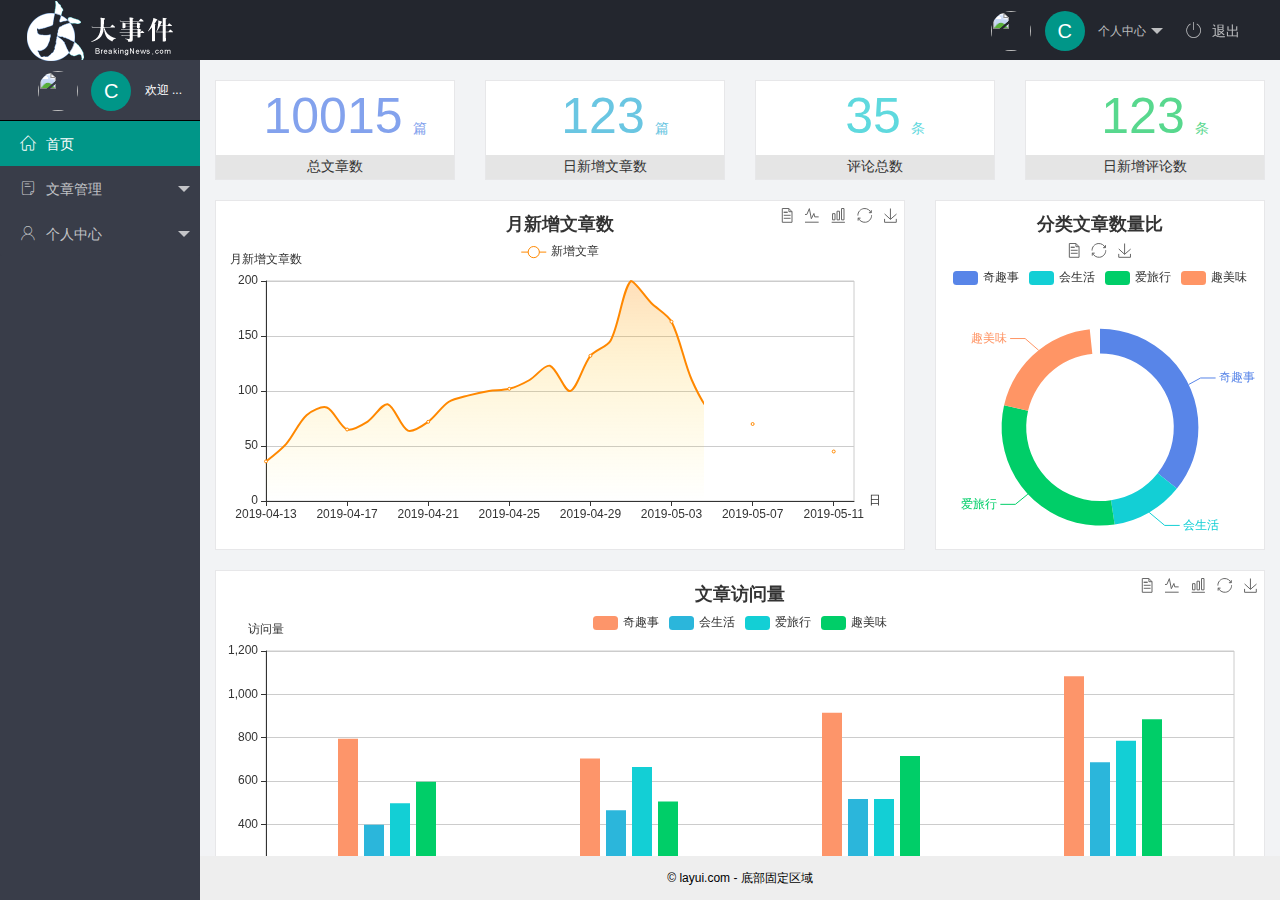
==== commit a44b42b2: "首页功能完成" ====
--- a/index.html
+++ b/index.html
@@ -33,7 +33,7 @@
                         <dd><a href="">跟换头像</a></dd>
                     </dl>
                 </li>
-                <li class="layui-nav-item"><a href="">
+                <li class="layui-nav-item"><a href="JavaScript:;" id="btnLogout">
                     <span class="iconfont icon-tuichu"></span>退出</a></li>
             </ul>
         </div>
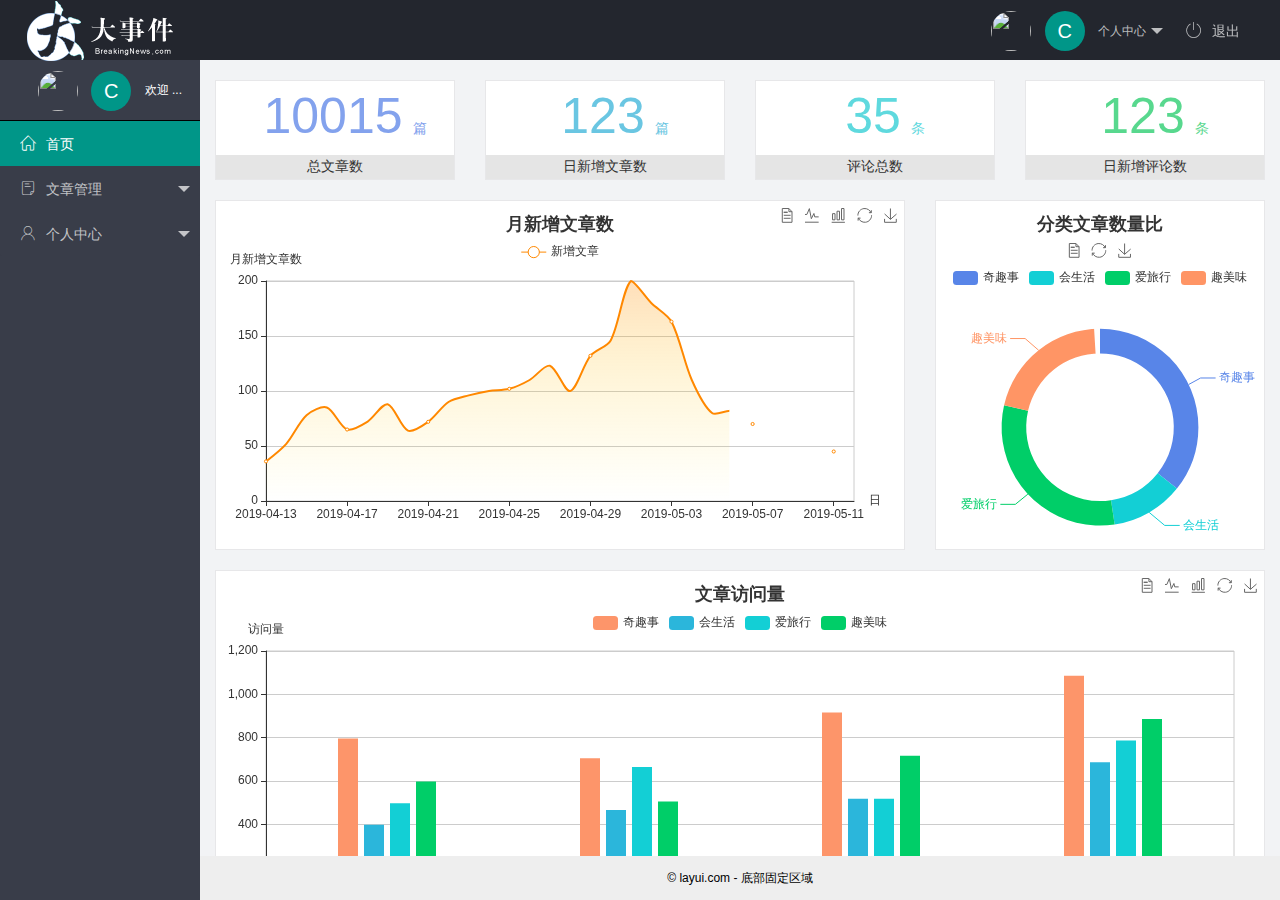
==== commit f1032a3e: "完成个人中心部分功能" ====
--- a/index.html
+++ b/index.html
@@ -56,7 +56,7 @@
                             <span class="iconfont icon-16"></span>文章管理</a>
                         <dl class="layui-nav-child">
                             <dd><a href="javascript:;">
-                                <i class="layui-icon layui-icon-app"></i> 文章类别</a></dd>
+                                <i class="layui-icon layui-icon-app"></i>文章类别</a></dd>
                             <dd><a href="javascript:;">
                                 <i class="layui-icon layui-icon-app"></i>文章列表</a></dd>
                             <dd><a href="javascript:;">
@@ -67,11 +67,11 @@
                         <a href="javascript:;">
                             <span class="iconfont icon-user"></span>个人中心</a>
                         <dl class="layui-nav-child">
-                            <dd><a href="javascript:;">
+                            <dd><a href="/user/user_info.html" target="fm">
                                 <i class="layui-icon layui-icon-app"></i>基本资料</a></dd>
-                            <dd><a href="javascript:;">
+                            <dd><a href="/user/user_avatar.html" target="fm">
                                 <i class="layui-icon layui-icon-app"></i>跟换头像</a></dd>
-                            <dd><a href="">
+                            <dd><a href="/user/user_pwd.html" target="fm">
                                 <i class="layui-icon layui-icon-app"></i>重置密码</a></dd>
                         </dl>
                     </li>                                    
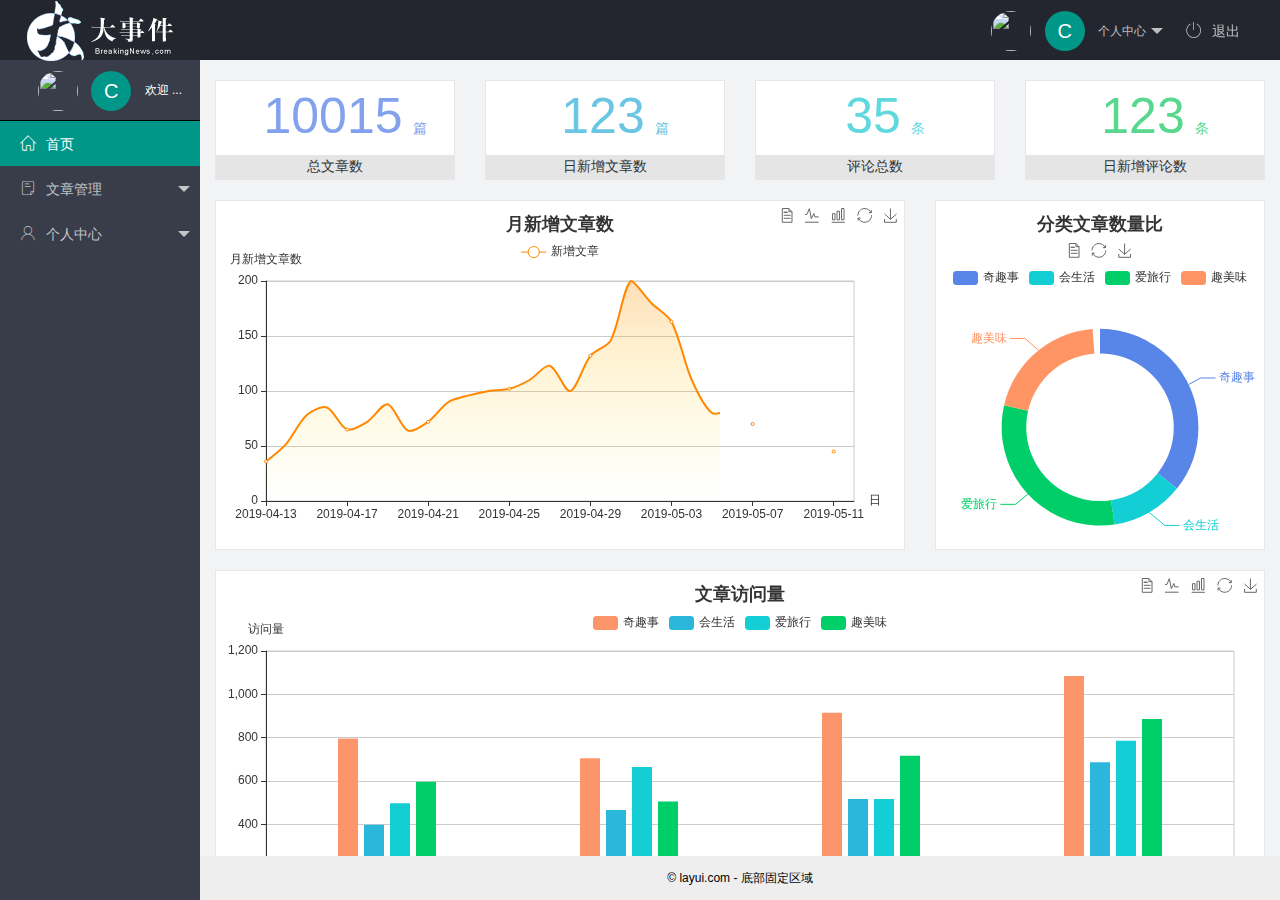
==== commit 17f96207: "个人中心功能完成" ====
--- a/index.html
+++ b/index.html
@@ -28,9 +28,9 @@
                         个人中心
                     </a>
                     <dl class="layui-nav-child">
-                        <dd><a href="">基本资料</a></dd>
-                        <dd><a href="">重置密码</a></dd>
-                        <dd><a href="">跟换头像</a></dd>
+                        <dd><a href="/user/user_info.html" target="fm">基本资料</a></dd>
+                        <dd><a href="/user/user_avatar.html" target="fm">跟换头像</a></dd>
+                        <dd><a href="/user/user_pwd.html" target="fm">重置密码</a></dd>
                     </dl>
                 </li>
                 <li class="layui-nav-item"><a href="JavaScript:;" id="btnLogout">
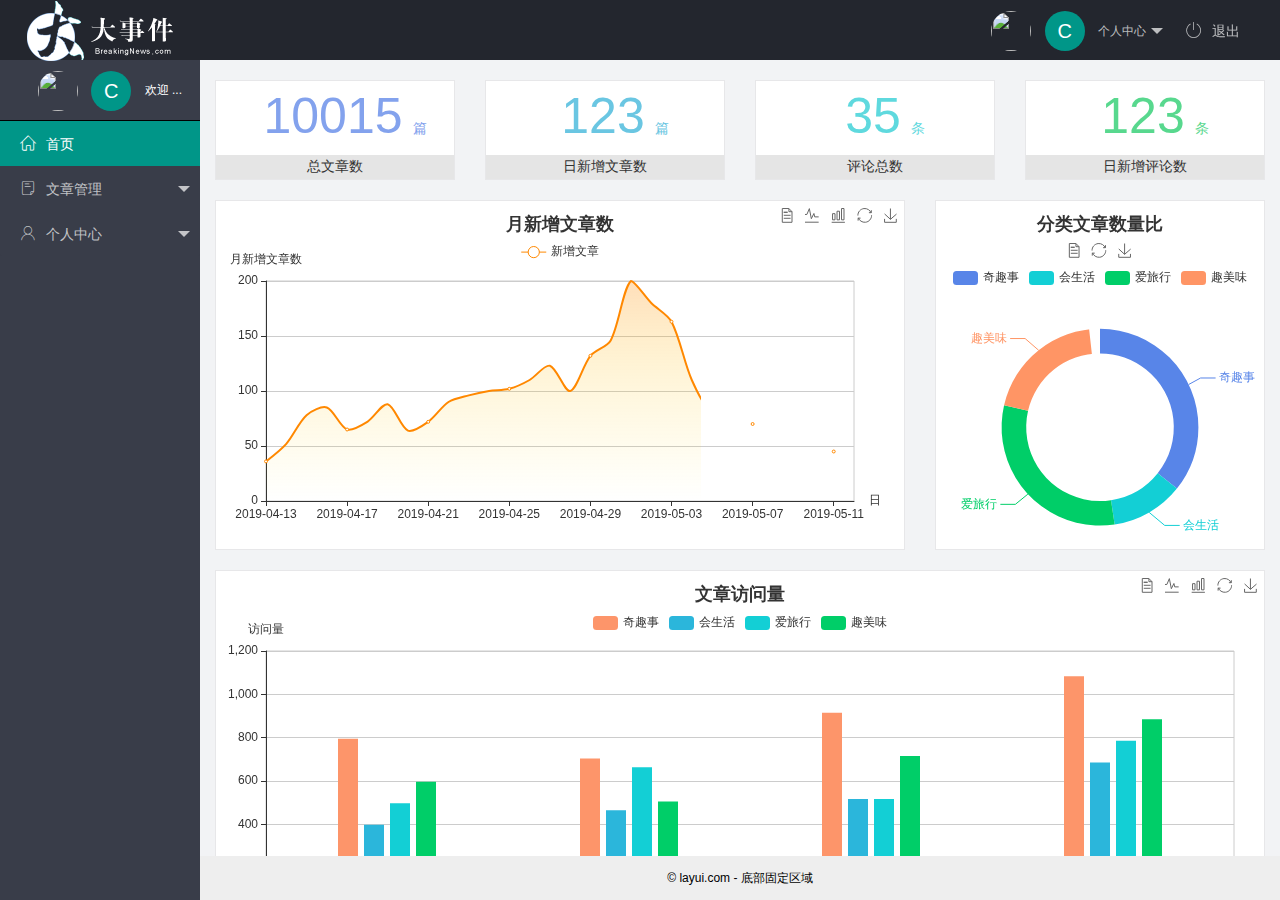
==== commit d0943acc: "完成文章类别功能" ====
--- a/index.html
+++ b/index.html
@@ -55,9 +55,9 @@
                         <a class="" href="javascript:;">
                             <span class="iconfont icon-16"></span>文章管理</a>
                         <dl class="layui-nav-child">
-                            <dd><a href="javascript:;">
+                            <dd><a href="/article/art_cate.html" target="fm">
                                 <i class="layui-icon layui-icon-app"></i>文章类别</a></dd>
-                            <dd><a href="javascript:;">
+                            <dd><a href="/article/art_list.html" target="fm">
                                 <i class="layui-icon layui-icon-app"></i>文章列表</a></dd>
                             <dd><a href="javascript:;">
                                 <i class="layui-icon layui-icon-app"></i>发表文章</a></dd>
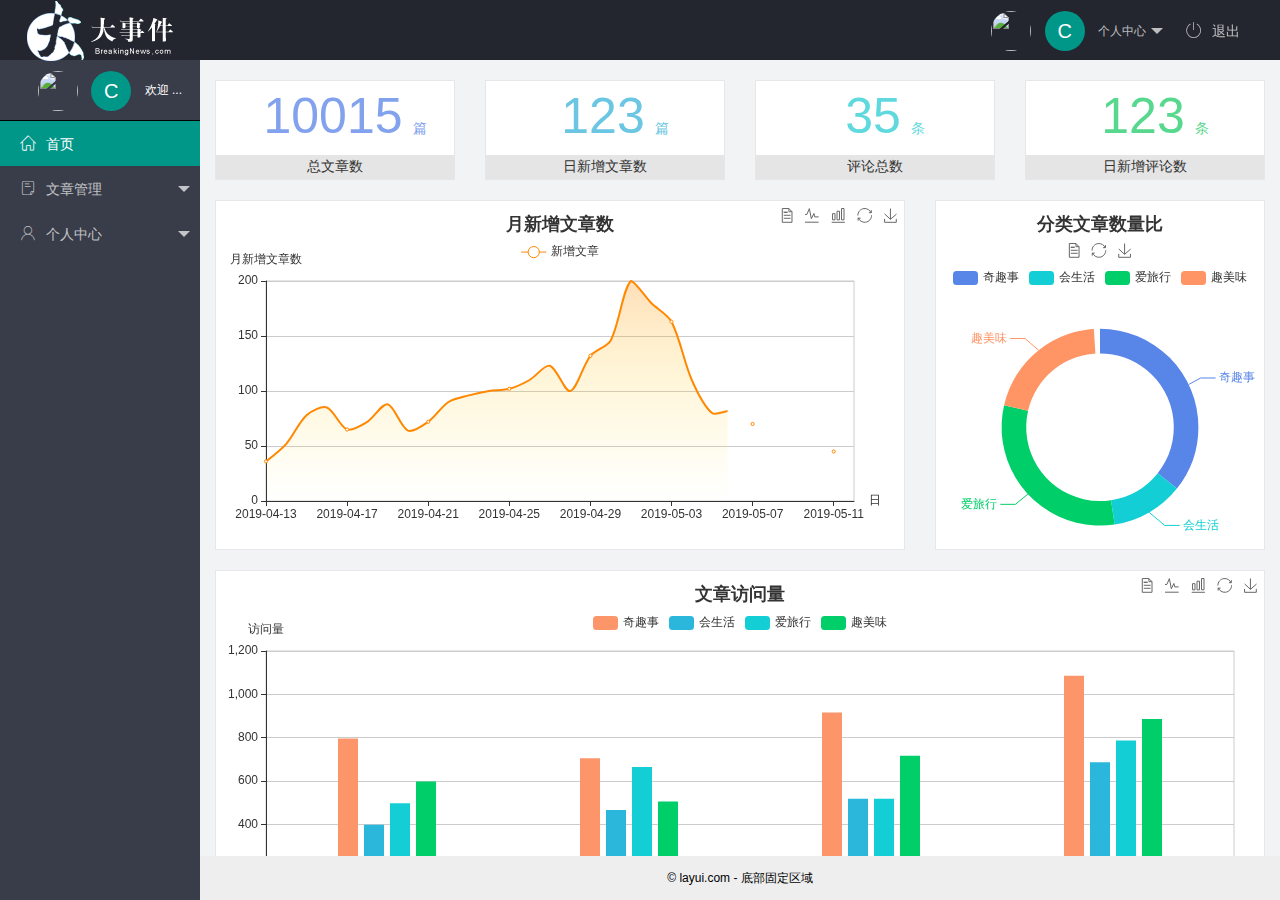
==== commit 86201047: "文章管理功能完成" ====
--- a/index.html
+++ b/index.html
@@ -57,9 +57,9 @@
                         <dl class="layui-nav-child">
                             <dd><a href="/article/art_cate.html" target="fm">
                                 <i class="layui-icon layui-icon-app"></i>文章类别</a></dd>
-                            <dd><a href="/article/art_list.html" target="fm">
+                            <dd><a href="/article/art_list.html" id="art_list" target="fm">
                                 <i class="layui-icon layui-icon-app"></i>文章列表</a></dd>
-                            <dd><a href="javascript:;">
+                            <dd><a href="/article/art_pub.html" target="fm">
                                 <i class="layui-icon layui-icon-app"></i>发表文章</a></dd>
                         </dl>
                     </li>
